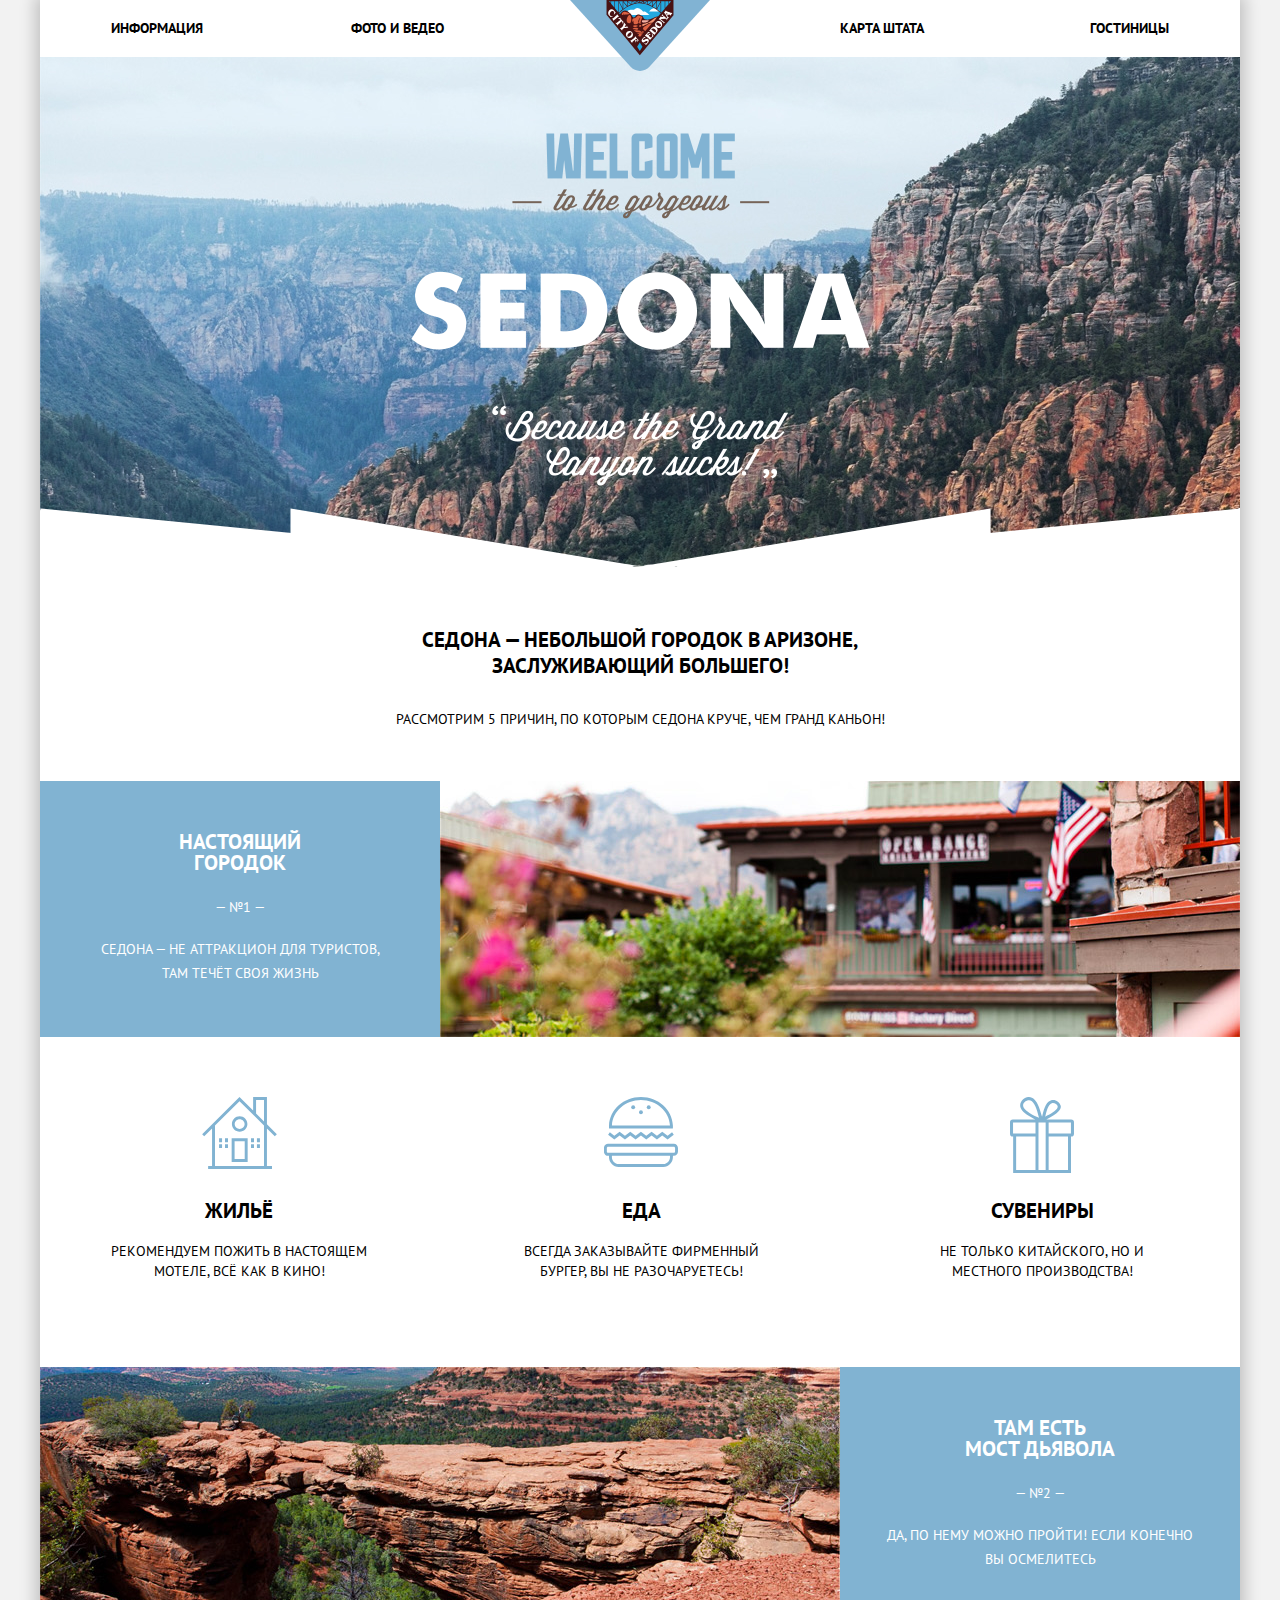
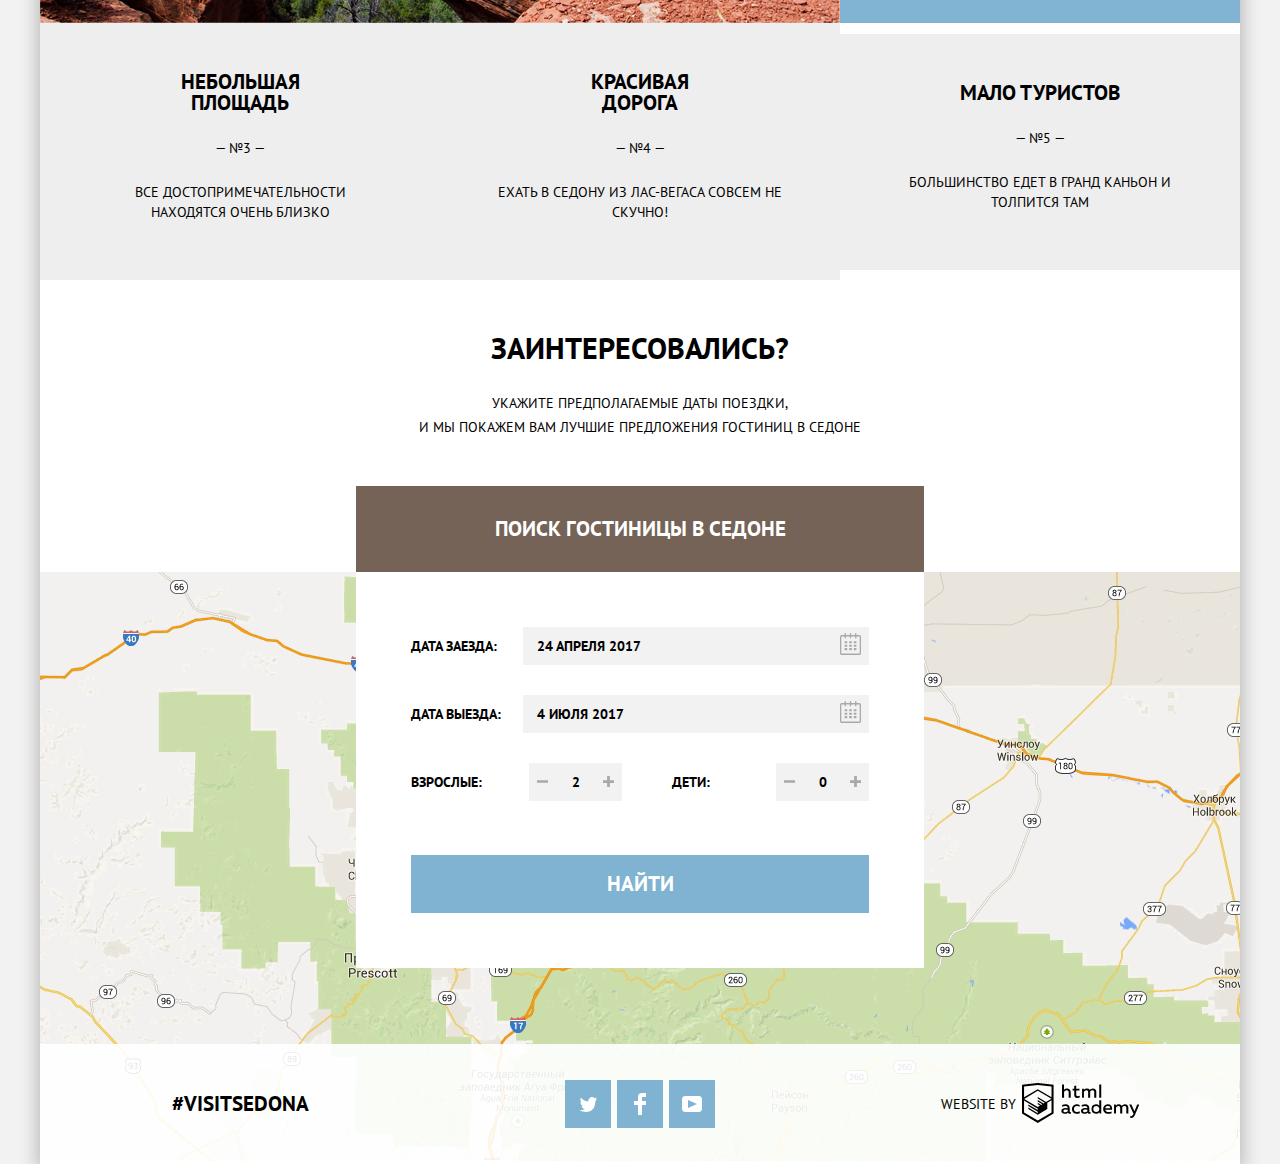
==== index.html @ 2646778c "pixel perfect" ====
<!DOCTYPE html>
<html lang="ru">
  <head>
    <meta charset="utf-8">
    <title>HTML Academy: Седона</title>
		<link href="https://fonts.googleapis.com/css?family=PT+Sans:400,700" rel="stylesheet">
		<link href="css/normalize.css" rel="stylesheet">
		<link href="css/style.css" rel="stylesheet">
  </head>
<body>
	<div class="container">
		<header class="main-header">
			<a class="logo-link">
				<svg viewBox="0 0 138 70" xmlns="http://www.w3.org/2000/svg" width="140">
				<path d="M138 0H0l59.51 65.68c5.22 5.761 13.76 5.761 18.98 0z" fill="#81b3d3"/>
				<path d="M36.687.457l32.148 37.879 32.02-37.65z" fill="#23a9e1"/>
				<path d="M61.1 14.719h17.32c-1.29-.8-4.355-4.582-6.043-3.176-.137.115-4.871-5.744-7.982-2.921-2.713 2.466-3.973-.323-7.048 1.63-3.505 2.318 2.026 3.684 3.753 4.467m26.73-3.478l-9.86.054c3.896-4.5 5.647-4.018 9.86-.054" fill="#fff"/>
				<path d="M97.622 3.588V1.154h2.08zm-49.245 9.41l.09.083c.024-.024 2.327-2.511 5.983-4.964 3.367-2.259 8.592-4.944 14.383-4.912 5.778.028 11.077 2.722 14.506 4.977 3.665 2.41 6.027 4.84 6.132 4.95l-2.515 2.945c-4.488.616-7.702 3.945-12.077 3.217-2.205-.366-2.271-1.632-2.902-2.893-.484-.969-1.256-.846-2.263-1.24-.937-.366-1.479-1.128-3.351-.688-1.642.385-1.822 2.933-3.865 2.787-1.096-.079-1.175-1.621-2.755-3.596-4.09-4.915-7.892-4.235-10.547.308l19.638 23.33zM40.011 1.153V3.06l-1.604-1.906zm53.876 0h3.227v3.03L93.887 7.96zM89.832 12.61V1.154h3.546v7.404l-3.5 4.098a.966.966 0 0 0-.046-.046m-.508-10.389v9.894a41.051 41.051 0 0 0-3.557-2.986zm-4.165-.358v6.819c-.463-.334-.95-.673-1.465-1.012-.664-.438-1.4-.892-2.194-1.34zm-4.312-.133v4.24a32.83 32.83 0 0 0-3.12-1.474zm.508-.576h3.727l-3.727 4.55zm4.312 0H89.3l-3.634 7.06zm-8.797 0h3.86L77.2 4.282c-.109-.042-.221-.081-.331-.122V1.154zm-.509.417v2.403a25.927 25.927 0 0 0-3.1-.887zm-4.203.042v1.26a21.458 21.458 0 0 0-2.179-.252zm-6.766-.039l2.248 1.042c-.762.043-1.512.13-2.248.253zm-4.12-.003l3.065 1.498c-1.06.229-2.083.528-3.066.875zm3.61 1.2l-3.304-1.617h3.305zm3.566-.342l-2.754-1.275h2.754zm.609-1.275h2.881l-2.881 1.334zm3.759 0h3.24l-3.24 1.584zM60.405 4.265l-3.51-3.11h3.869V4.13l-.359.135m-3.618-2.527l3.093 2.741a31.493 31.493 0 0 0-3.093 1.489zm-4.312.128l3.64 4.48a35.89 35.89 0 0 0-3.64 2.41zm-4.165.358l3.586 6.974a37.772 37.772 0 0 0-3.586 3.151zm3.656 6l-3.634-7.07h3.634zm4.312-2.485l-3.726-4.585h3.726zM43.747 7.497L40.52 3.664v-2.51h3.227zm.508-6.343H47.8v11.16l-3.546-4.212zm24.8-1.153H36v14.582L68.836 54.52l.22-.275L102 15.04V0z" fill="#491213"/>
				<path d="M66.227 46.026l2.61-4.22 2.598 4.22-2.598 4.23z" fill="#23a9e1"/>
				<path d="M74.218 30.556c-3.433-2.02-2.564-3.523.23-4.925 1.462-.734 4.754-3.38 6.133-2.499l-6.363 7.424m-2.334 2.517c-2.046-.095-4.33-.365-6.262.055 1.207.302 4.151 1.165 1.41 1.894.983 1.407 2.578 1.317 3.624.082-.425-.209-.655-.466-1.007-.686 1.085-.196 2.1-.822 2.235-1.345m1.235-1.574c-.933-.796-1.877-.84-2.746 0-1.165-2.137-5.4-1.421-7.379-1.72 1.065 2.614 9.65 3.102 10.124 1.72m-6.773-2.151c-1.565-.485-6.84-.364-3.388-1.794 1.065-.441 6.593.063 3.388 1.794m1.912-3.03c-.477-1.077.365-2.36 1.74-1.428 1.199.813-.552 2.017-1.74 1.428m-2.836.091c-2.265.679-5.273-.784-1.63-1.52 2.261-.456 4.666.506 1.63 1.52.091-.027-.084.028 0 0m-2.665-6.234c-.545 1.624-1.533 1.927-1.423-.045.126-2.274 1.609-1.729 3.2-2.6 1.324-.726 2.038-3.385 4.31-1.795 1.014.71 2.176.116 2.5 1.19-.016-.054-2.95 6.692-1.318 6.692-3.22 0-1.8-3.845-.568-6.426-1.198.574-3.143 4.341-1.546 4.961-.831 1.095-3.372 2.561-4.696 1.492-1.006-.81-.447-2.158-.459-3.47m-3.963 2.811c-5.596-.046-1.813-8.648.091-8.128 2.19.696 1.944 8.194-.091 8.128m-6.17-8.146c-2.624-.109-1.526-2.567.257-3.121 1.695-.528 5.25 1.114 6.39 2.205-1.808.555-4.146.476-6.134.568-.146-2.026-.62-1.32-.512.348" fill="#dc6243"/>
				<path d="M71.774 25.832c-2.908-2.987 4.342-2.712 5.51-3.763.85.284 6.99-5.377 8.485-5.025-1.074 1.26-3.388 5.282-5.047 5.282-1.275 0-2.565-.19-3.552.718-1.444 1.33-3.837 2.006-5.396 2.788" fill="#f49774"/>
				<path d="M72.727 22.18c-1.592.856-3.098-2.536-.349-2.206 1.826.22 3.676-.154 5.42.147-1.251 1.487-3.056 2.306-5.071 2.059" fill="#f4b1a4"/>
				<path d="M51.113 20.935c.333.401.578.834.523 1.374-.038.375-.607 1.006-.175 1.198l1.455-1.84c-.39-.098-3.482-3.796-3.532-4.201l-2.051 1.126c.106.429.84.003 1.203.03.538.038.926.363 1.268.747-1.12.94-3.85 3.257-4.138 3.305-.146.023-.706-.39-.714-.037-.004.17.553.659.659.786l1.447 1.722c.401-.183-.072-.475.133-.807.15-.243 3.181-2.77 3.922-3.403m-3.423-4.531c.287-.062.405.282.622-.036l-1.59-1.894c-.241-.287-.546-.595-.459.012.058.409-3.969 3.677-4.215 3.778-.31.128-.492-.27-.72.063.475.564.948 1.129 1.424 1.693.16.19.309.397.485.573.22.22.135-.437.145-.38-.06-.333.342-.616.555-.797 1.004-.884 3.505-2.979 3.753-3.012m-5.694-.595c-1.147.34-2.37-.107-2.731-1.326-.353-1.191.398-2.439 1.344-3.117.935-.67 2.33-.63 2.84.544.224.52.102 1.108-.061 1.625-.105.328-.388.649.035.836.56-.711 1.118-1.421 1.676-2.133-.684-.41-.985-1.092-1.493-1.684-.572-.696-1.34-1.35-2.26-1.483-1.864-.264-3.62 1.66-3.762 3.405-.089.946.242 1.849.808 2.597.487.645 1.213 1.054 1.581 1.788.17.062 1.756-.67 2.133-.815-.033-.072-.057-.178-.11-.237-.494.146 0 0 0 0m25.512 23.636c-.747-.499-2.613-3.044-2.969-3.468l-.213-.253c-.007-.01-.185.145-.16.124-.112.094.086.372-.034.56-.515.806-3.738 3.236-3.905 3.352-.36.25-.756-.103-.967.206.467.554 1.805 2.3 1.96 2.325.311.05.096-.53.136-.649.08-.24 1.71-1.588 2.304-2.084.218-.183.447.276.577.468.212.315.307.65.193 1.019-.075.24-.465.597-.162.762.402-.47 1.533-1.788 1.696-1.98.164-.19-.367-.023-.304-.056-.24.124-.466.153-.69-.018-.063-.047-.707-.702-.643-.757.28-.235.623-.625.984-.714.56-.138 1.027.984 1.11 1.382.078.375.067.77-.05 1.136-.08.251-.316.452.012.604l1.383-1.896a.463.463 0 0 1-.258-.063c-.083-.056.09.045 0 0m-9.227-8.921a3.35 3.35 0 0 0-1.977.793c-1.43 1.203-1.616 3.275-.492 4.753 1.292 1.702 3.374 1.895 5.059.694 1.43-1.205 1.612-3.282.5-4.766-.758-1.01-1.932-1.54-3.09-1.474zm1.19 1.386c.949-.108 1.503.799 1.099 1.768-.42.98-1.43 1.989-2.424 2.38-1.18.465-2.011-.537-1.531-1.657.422-.984 1.43-1.983 2.426-2.38.15-.059.294-.095.43-.11zm-2.783-4.63c.308.038.601.356.824.027l-1.447-1.712c-.386.174.03.356-.126.63-.158.277-1.662.507-2.062.578.146-.418.58-1.698.752-1.84.353-.29.573.28.832-.092l-1.78-2.112c-.2-.238-.362-.667-.636-.441.024-.02.003.955-.058 1.125-.056.153-.608 2.361-1.25 2.901-.32.27-1.453 1.256-1.755 1.362-.35.122-.535-.389-.792-.025l1.617 1.92c.082.096.391.56.498.58.339.06.04-.58.074-.706.098-.28 1.623-1.765 2.27-1.856.948-.133 2.077-.455 3.039-.34.22.027-.229-.028 0 0m24.239 6.77c.124.421.194.865.14 1.305-.07.566-.636 1.898-1.411 1.519-.76-.373-1.425-1.122-2.07-1.657.52-.608.978-1.135 1.853-.84.24.08.446-.024.194-.17-.263-.153-2.022-1.276-2.117-1.169-.175.202.343.564.143.957-.148.29-.396.54-.605.79-.467-.394-1.248-.813-.685-1.464.352-.428.811-.76 1.361-.87.368-.075 1.195.252 1.302-.146-.705-.34-1.41-.677-2.115-1.016.115.52-2.173 2.937-2.681 3.548-.074.088-.427.395-.431.517-.006.278.403.062.427.054.315-.116 4.424 3.317 4.526 3.552.065.182-.144.373-.02.475-.006-.006.148.14.165.12.253-.304 2.936-3.88 3.489-4.036a239.664 239.664 0 0 1-1.537-2.372c-.383.168-.013.616.072.903m-4 4.352c-1.348-.87-3.633.83-3.976.994-.675.319-1.162-.353-.812-.975.304-.54.904-.801 1.5-.837.18-.01.875.128.946.017.084-.131.148-.142.028-.224-.557-.375-1.112-.75-1.667-1.126-.115.685-.9 1.121-1.348 1.585-.534.555-.987 1.253-.987 2.05 0 .736.441 1.39 1.089 1.726.737.384 1.505.076 2.158-.331.407-.255.814-.556 1.249-.76.646-.303 1.495-.041 1.267.824-.183.696-.876 1.337-1.56 1.519-.4.106-.825.07-1.216-.059-.28-.091-.645-.476-.799-.072l2.26 1.647c.068-.493.34-.708.706-1.015.477-.419.933-.858 1.294-1.383.753-1.1 1-2.638-.132-3.58m17.617-28.065a.222.222 0 0 0-.088.072l-.79.95-.814.982c-.168.204-.349.296-.025.467.543-.272 3.518 4.768 3.252 5.492-.47.244-4.49-3.283-4.598-3.516-.033-.095.178-.662-.136-.613-.149.023-.484.583-.578.697l-.577.695c.216.315.336-.013.623.028.249.05 1.198.864 1.456 1.08-.47.017-1.743.086-1.905.074-.586.073-.275-.431-.66-.605l-1.478 1.795-.86 1.043c-.035.042-.03.02.031.072.215.177.068.109.37.004.328-.115 4.256 3.2 4.398 3.369.245.292-.1.633.268.793l1.168-1.418c.059-.072.091-.066.013-.13-.277-.228-.309.138-.65.1-.346-.057-2.855-2.186-3.828-2.992l5.322-.197c.195-.007.74.581.695.79-.052.244-.301.361.034.515.311-.374.64-.746.945-1.125l.148-.184a.478.478 0 0 0 .135-.172l.11-.137c.275-.314 1.169-1.303 1.062-1.396-.3-.26-.446.302-.844-.035-.226-.162-.793-1.16-.935-1.402-.172-.292.394-.583.625-.727.504-.313 2.107-.767 2.26.227.025.167-.177.357-.055.457.028.024.133.156.176.105l2.142-2.576c-.063-.053-.135-.147-.21-.176-.474.473-5.466-1.52-5.83-1.795-.166-.066-.192-.673-.372-.611zm-.225 2.553c.764.318 1.526.638 2.287.96-.23.064-.447.166-.648.293h-.002a3.71 3.71 0 0 0-.621.495l-1.016-1.748zm-6.588 7.753c-1.107-.076-2.23.41-3.023 1.317-1.235 1.5-1.112 3.678.393 4.945 1.518 1.25 3.68.932 4.916-.55 1.232-1.496 1.147-3.68-.385-4.934a3.302 3.302 0 0 0-1.9-.778zm-1.449 1.559c.622.038 1.31.414 1.742.703.78.521 2.214 1.687 1.477 2.738.048-.058.083-.097-.05.07a.162.162 0 0 1-.018.018c-.8.84-2.18.063-2.924-.474-.745-.538-2.022-1.668-1.207-2.664.257-.314.607-.414.98-.391zm-3.127 4.28c-1.214-.067-2.403.496-3.299 1.576-.642.771-1.282 1.544-1.922 2.316.228.332.495-.078.827.113.283.163 4.053 3.312 4.115 3.485.106.297-.165.356.094.568.111.093 2.944-3.405 3.203-4.02.448-1.139.091-2.387-.82-3.175.073.06.177.145-.042-.037-.69-.518-1.427-.787-2.156-.827zm-1.053 1.58c.095.003.184.016.266.037 1.422.363 3.384 2.115 2.129 3.628-.156.193-.029.035-.432.422-.198.19-4.179-3.034-4.02-3.209.475-.521 1.396-.904 2.057-.879z" fill="#fff"/>
				</svg>
			</a>
			<nav class="site-navigation">
				<ul class="main-menu">
					<li class="menu-item">
						<a href="#">Информация</a>
					</li>
					<li class="menu-item">
						<a href="#">Фото и ведео</a>
					</li>
					<li class="menu-item right-side">
						<a href="#">Карта штата</a>
					</li>
					<li class="menu-item right-side">
						<a href="inner.html">Гостиницы</a>
					</li>
				</ul>
			</nav>
		</header>
		<main>
			<section class="main-banner">
				<img class="index-banner" src="img/welcome.png" alt="Welcome to Sedona">
			</section>
			<section class="main-info">
				<h2 class="info-title">Седона — небольшой городок в Аризоне, заслуживающий большего!</h2>
				<p>Рассмотрим 5 причин, по которым Седона круче, чем гранд каньон!</p>
			</section>
			<section class="features">
				<div class="reasons-list">
					<div class="reason-smart">
						<div class="text-reason-smart"> 
							<h2 class="reason-heading">Настоящий городок</h2>
							<span class="number">— №1 —</span>
							<p>Седона — не аттракцион для туристов, там течёт своя жизнь</p>
						</div>
						<div class="reason-smart-picture"> 
							<img src="img/photo-city.jpg" alt="City of Sedona">
						</div>
						<ul class="extra-reasons">
							<li class="extra-reason-item house">
								<h2 class="reason-heading">Жильё</h2>
								<p class="reason-text">Рекомендуем пожить в настоящем мотеле, всё как в кино!</p>
							</li>
							<li class="extra-reason-item food">
								<h2 class="reason-heading">Еда</h2>
								<p class="reason-text">Всегда заказывайте фирменный бургер, вы не разочаруетесь!</p>
							</li>
							<li class="extra-reason-item gift">
								<h2 class="reason-heading">Сувениры</h2>
								<p class="reason-text">Не только китайского, но и местного производства!</p>
							</li>
						</ul>
					</div>
					<div class="reason-smart">
						<div class="reason-smart-picture"> 
							<img src="img/photo-bridge.jpg" alt="Devil's Bridge">
						</div>
						<div class="text-reason-smart"> 
							<h2 class="reason-heading">Там есть<br>Мост дьявола</h2>
							<span class="number">— №2 —</span>
							<p>Да, по нему можно пройти! Если конечно вы осмелитесь</p>
						</div>
					</div>
					<div class="reason">
						<h2>Небольшая площадь</h2>
						<span class="number">— №3 —</span>
						<p class="reason-text-grey">Все достопримечательности находятся очень близко</p>
					</div>
					<div class="reason">
						<h2>Красивая дорога</h2>
						<span class="number">— №4 —</span>
						<p class="reason-text-grey">Ехать в Седону из Лас-Вегаса совсем не скучно!</p>
					</div>
					<div class="reason">
						<h2>Мало туристов</h2>
						<span class="number">— №5 —</span>
						<p class="reason-text-grey">Большинство едет в гранд каньон и толпится там</p>
					</div>
				</div>
			</section>
			<section class="wrapper">
				<div class="form-search">
					<h2 class="form-text-title">Заинтересовались?</h2>
					<p>Укажите предполагаемые даты поездки,<br>и мы покажем вам лучшие предложения гостиниц в седоне</p>
					<button type="button" class="form-title">Поиск гостиницы в Седоне</button>
					<form class="register-form" action="https://echo.htmlacademy.ru" method="post">
						<p class="register-form-field">
							<label for="arival">Дата заезда:</label>
							<input class="date" type="text" name="arival" id="arival" placeholder="24 апреля 2017">
							<button type="button" aria-label="Календарь" class="calendar">
								<svg xmlns="http://www.w3.org/2000/svg" width="21" height="22" viewBox="0 0 21 22"><path d="M19.251 2.025h-2.845V.648c0-.381-.294-.689-.656-.689-.363 0-.656.308-.656.689v1.377h-3.938V.648c0-.381-.294-.689-.655-.689-.363 0-.657.308-.657.689v1.377H5.906V.648c0-.381-.294-.689-.656-.689-.363 0-.657.308-.657.689v1.377H1.75C.784 2.025 0 2.847 0 3.862v16.302C0 21.179.784 22 1.75 22h17.501c.966 0 1.749-.821 1.749-1.836V3.862c0-1.015-.783-1.837-1.749-1.837zm.437 18.139a.448.448 0 0 1-.437.459H1.75a.45.45 0 0 1-.438-.459V3.862a.45.45 0 0 1 .438-.459h2.844v1.378c0 .381.294.689.657.689.362 0 .656-.308.656-.689V3.403h3.938v1.378c0 .381.294.689.657.689.361 0 .655-.308.655-.689V3.403h3.938v1.378c0 .381.293.689.656.689.362 0 .656-.308.656-.689V3.403h2.845c.241 0 .437.206.437.459v16.302z"/><path d="M4.594 8.225h2.625v2.066H4.594zM4.594 11.668h2.625v2.067H4.594zM4.594 15.112h2.625v2.066H4.594zM9.188 15.112h2.625v2.066H9.188zM9.188 11.668h2.625v2.067H9.188zM9.188 8.225h2.625v2.066H9.188zM13.781 15.112h2.625v2.066h-2.625zM13.781 11.668h2.625v2.067h-2.625zM13.781 8.225h2.625v2.066h-2.625z"/></svg>
							</button>
						</p>
						<p class="register-form-field">
							<label for="depature">Дата выезда:</label>
							<input class="date" type="text" name="depature" id="depature" placeholder="4 июля 2017">
							<button type="button" aria-label="Календарь" class="calendar">
								<svg xmlns="http://www.w3.org/2000/svg" width="21" height="22" viewBox="0 0 21 22"><path d="M19.251 2.025h-2.845V.648c0-.381-.294-.689-.656-.689-.363 0-.656.308-.656.689v1.377h-3.938V.648c0-.381-.294-.689-.655-.689-.363 0-.657.308-.657.689v1.377H5.906V.648c0-.381-.294-.689-.656-.689-.363 0-.657.308-.657.689v1.377H1.75C.784 2.025 0 2.847 0 3.862v16.302C0 21.179.784 22 1.75 22h17.501c.966 0 1.749-.821 1.749-1.836V3.862c0-1.015-.783-1.837-1.749-1.837zm.437 18.139a.448.448 0 0 1-.437.459H1.75a.45.45 0 0 1-.438-.459V3.862a.45.45 0 0 1 .438-.459h2.844v1.378c0 .381.294.689.657.689.362 0 .656-.308.656-.689V3.403h3.938v1.378c0 .381.294.689.657.689.361 0 .655-.308.655-.689V3.403h3.938v1.378c0 .381.293.689.656.689.362 0 .656-.308.656-.689V3.403h2.845c.241 0 .437.206.437.459v16.302z"/><path d="M4.594 8.225h2.625v2.066H4.594zM4.594 11.668h2.625v2.067H4.594zM4.594 15.112h2.625v2.066H4.594zM9.188 15.112h2.625v2.066H9.188zM9.188 11.668h2.625v2.067H9.188zM9.188 8.225h2.625v2.066H9.188zM13.781 15.112h2.625v2.066h-2.625zM13.781 11.668h2.625v2.067h-2.625zM13.781 8.225h2.625v2.066h-2.625z"/></svg>
							</button>
						</p>
						<p class="register-form-field">
							<label class="adults" for="adults">Взрослые:</label>
							<button type="button" class="minus">
								<svg xmlns="http://www.w3.org/2000/svg" width="11" height="11" viewBox="0 0 22.354 22.354"><path data-original="#000000" class="active-path" d="M0 8.61h22.354v5.133H0z"></path></svg>
							</button>
							<input class="people-number" id="adults" type="text" pattern="[1-9]*" placeholder="2">
							<button type="button" class="plus">
								<svg xmlns="http://www.w3.org/2000/svg" width="11" height="11" viewBox="0 0 533.333 533.333">
								<path d="M516.667 200H333.333V16.667C333.333 7.462 325.871 0 316.667 0h-100C207.462 0 200 7.462 200 16.667V200H16.667C7.462 200 0 207.462 0 216.667v100c0 9.204 7.462 16.666 16.667 16.666H200v183.334c0 9.204 7.462 16.666 16.667 16.666h100c9.204 0 16.667-7.462 16.667-16.666V333.333h183.333c9.204 0 16.667-7.462 16.667-16.666v-100c-.001-9.205-7.463-16.667-16.667-16.667z" data-original="#000000" class="active-path"></path></svg>
							</button>
							<label class="kids" for="children">Дети:</label>
							<button type="button" class="minus">
								<svg xmlns="http://www.w3.org/2000/svg" width="11" height="11" viewBox="0 0 22.354 22.354"><path data-original="#000000" class="active-path" d="M0 8.61h22.354v5.133H0z"></path></svg>
							</button>
							<input class="people-number" id="children" type="text" pattern="[0-9]*" placeholder="0">
							<button type="button" class="plus">
								<svg xmlns="http://www.w3.org/2000/svg" width="11" height="11" viewBox="0 0 533.333 533.333">
								<path d="M516.667 200H333.333V16.667C333.333 7.462 325.871 0 316.667 0h-100C207.462 0 200 7.462 200 16.667V200H16.667C7.462 200 0 207.462 0 216.667v100c0 9.204 7.462 16.666 16.667 16.666H200v183.334c0 9.204 7.462 16.666 16.667 16.666h100c9.204 0 16.667-7.462 16.667-16.666V333.333h183.333c9.204 0 16.667-7.462 16.667-16.666v-100c-.001-9.205-7.463-16.667-16.667-16.667z" data-original="#000000" class="active-path"></path></svg>
							</button>
						</p> 
						<button type="submit" class="index-button button">Найти</button>			
					</form>
				</div>
			</section>
			<section class="map">
				<iframe src="https://www.google.com/maps/embed?pb=!1m18!1m12!1m3!1d564474.505247366!2d-112.00279115033129!3d34.87271362170046!2m3!1f0!2f0!3f0!3m2!1i1024!2i768!4f13.1!3m3!1m2!1s0x872da132f942b00d%3A0x5548c523fa6c8efd!2z0KHQtdC00L7QvdCwLCDQkNGA0LjQt9C-0L3QsCA4NjMzNiwg0KHQqNCQ!5e0!3m2!1sru!2sru!4v1462035967330" allowfullscreen=""></iframe>
			</section>
		</main>
		<footer class="main-footer footer-index">
			<div class="hashtag">#visitsedona</div>
			<div class="social">
				<ul>
					<li class="social-icons">
						<a class="social-button twitter" href="#"><span class="visually-hidden">Twitter</span></a>
					</li>
					<li class="social-icons">
						<a class="social-button facebook" href="#"><span class="visually-hidden">Facebook</span></a>
					</li>
					<li class="social-icons">
						<a class="social-button youtube" href="#"><span class="visually-hidden">Youtube</span></a>	
					</li>
				</ul>
			</div>
			<div class="developer-text">
				<span>Website by</span>
				<a class="academy-logo" href="https://htmlacademy.ru/intensive/htmlcss" target="_blank">
					<svg height="40px" id="Layer_1" data-name="Layer 1" xmlns="http://www.w3.org/2000/svg" viewBox="0 0 108.08 36.85"><title>logo-htmlacademy-small1</title><path d="M44.61,26.88a2,2,0,0,0,.55-0.1v1.33a3.25,3.25,0,0,1-1.18.21,1.67,1.67,0,0,1-1.67-1,4.84,4.84,0,0,1-3.14,1.08c-1.51,0-2.91-.83-2.91-2.55,0-2.13,2-2.79,3.71-2.79a11.08,11.08,0,0,1,2.17.25v-0.3c0-1-.76-1.77-2.19-1.77a7.42,7.42,0,0,0-3,.64v-1.7a10.21,10.21,0,0,1,3.19-.55c2.36,0,3.81,1.12,3.81,3.65v3a0.54,0.54,0,0,0,.49.59h0.17Zm-6.44-1.13A1.35,1.35,0,0,0,39.63,27h0.11a3.39,3.39,0,0,0,2.41-1V24.58a9.72,9.72,0,0,0-1.81-.21c-1,0-2.16.33-2.16,1.38h0Zm12.36-6.11a5,5,0,0,1,2.57.64V22a4.08,4.08,0,0,0-2.3-.7,2.75,2.75,0,1,0,0,5.49,5,5,0,0,0,2.43-.64v1.71a6.27,6.27,0,0,1-2.76.57A4.21,4.21,0,0,1,46,24.51q0-.21,0-0.41a4.32,4.32,0,0,1,4.18-4.46h0.38Zm12.17,7.24a2,2,0,0,0,.55-0.1v1.33a3.25,3.25,0,0,1-1.18.21,1.67,1.67,0,0,1-1.67-1,4.84,4.84,0,0,1-3.14,1.08c-1.51,0-2.91-.83-2.91-2.55,0-2.13,2-2.79,3.71-2.79a11.08,11.08,0,0,1,2.17.25v-0.3c0-1-.76-1.77-2.19-1.77a7.42,7.42,0,0,0-3,.64v-1.7a10.21,10.21,0,0,1,3.19-.55c2.36,0,3.81,1.12,3.81,3.65v3a0.54,0.54,0,0,0,.49.59h0.17Zm-6.44-1.13A1.35,1.35,0,0,0,57.73,27h0.11a3.39,3.39,0,0,0,2.41-1V24.58a9.72,9.72,0,0,0-1.81-.21c-1.06,0-2.16.33-2.16,1.38h0ZM73,16V28.2H71.35V26.88a3.88,3.88,0,0,1-3.19,1.54,4.4,4.4,0,0,1,0-8.78,3.81,3.81,0,0,1,3,1.3V16H73Zm-4.53,5.22a2.76,2.76,0,1,0,0,5.52A2.86,2.86,0,0,0,71.15,25V23A2.91,2.91,0,0,0,68.49,21.27ZM79,19.64c3.31,0,4.46,2.68,3.92,5.09H76.7c0.21,1.5,1.67,2.11,3.19,2.11a6.11,6.11,0,0,0,2.64-.59v1.6a7.14,7.14,0,0,1-3,.57C77,28.42,74.78,27,74.78,24a4.18,4.18,0,0,1,4-4.39H79Zm0.09,1.54a2.28,2.28,0,0,0-2.44,2.1v0.06H81.3A2,2,0,0,0,79.13,21.18Zm5.73,7V19.87h1.65v1a3.81,3.81,0,0,1,2.78-1.27A2.86,2.86,0,0,1,91.89,21a4.12,4.12,0,0,1,2.91-1.33A3.06,3.06,0,0,1,98,23V28.2h-1.9V23.05a1.59,1.59,0,0,0-1.42-1.75H94.42a2.8,2.8,0,0,0-2.07,1.12V28.2h-1.9V23.05A1.59,1.59,0,0,0,89,21.31H88.8a3,3,0,0,0-2.21,1.29v5.63H84.86Zm21.31-8.33h1.9l-3.91,9.46c-0.9,2.17-2.09,2.86-3.35,2.86a4.76,4.76,0,0,1-1.1-.14V30.46a2.86,2.86,0,0,0,.85.12c0.9,0,1.58-.64,2.07-1.9l0.17-.42-4-8.4h2l2.86,6.29ZM38.73,1.46V6.22a3.81,3.81,0,0,1,2.7-1.14,3.25,3.25,0,0,1,3.44,3.4v5.15H43V8.72a1.81,1.81,0,0,0-1.61-2h-0.3a2.93,2.93,0,0,0-2.32,1.39v5.52h-1.9V1.46h1.9ZM49.94,2.31v3h3V6.91h-3v3.81c0,1.1.5,1.46,1.58,1.46a4.49,4.49,0,0,0,1.69-.33v1.6A6.8,6.8,0,0,1,51,13.8a2.55,2.55,0,0,1-2.86-2.74V6.89H46.58V5.26h1.5V2.74Zm5.4,11.31V5.28H57v1A3.81,3.81,0,0,1,59.77,5a2.86,2.86,0,0,1,2.6,1.33A4.12,4.12,0,0,1,65.28,5,3.06,3.06,0,0,1,68.44,8.4v5.21h-1.9V8.46a1.59,1.59,0,0,0-1.42-1.75H64.89a2.8,2.8,0,0,0-2.07,1.12v5.78h-1.9V8.46A1.59,1.59,0,0,0,59.5,6.71H59.27A3,3,0,0,0,57.06,8v5.63H55.34ZM71.17,1.45H73V13.6H71.17V1.45ZM14.71,0H14.55L0,1.54V28.21l14.55,8.66,14.55-8.66V1.54Zm12.5,27.1L14.55,34.64,1.9,27.12V16.18l12.59,7.5V25L5.86,19.9v1.31l8.68,5.21v1.39L5.87,22.65V24l8.68,5.21,8.75-5.24V18.31L27.2,16V27.12Zm0-12.53-3.48,2-1.6,1L14.51,13v1.31L21,18.23H21l-0.14.09-1,.54-5.37-3.2V17l4.24,2.52-1,.67-3.2-1.9v1.31l2.1,1.24L14.5,22.1,2,14.65,14.51,7.11Zm0-1.32L14.49,5.76,1.91,13.25v-10L14.56,1.92,27.21,3.25v10h0Z" transform="translate(0 -0.02)"/></svg>
				</a>
			</div>
		</footer>
	</div>
</body>
</html>
---- css/style.css ----
body  {
	margin: 0;
	padding: 0;
	font-family: 'PT Sans', Arial, sans-serif;
	background-color: #F2F2F2;
	text-transform: uppercase;
}


p  {
	margin: 0;
	font-size: 14px;
	line-height: 24px;
}


a  {
	text-decoration: none;
}


.container  {
	position: relative;
	display: block;
	width: 1200px;
	margin: auto;
	background: #FFFFFF;
	height: auto;
	-webkit-box-shadow: 0px 0px 15px 5px rgba(0, 1, 1, 0.2);
	box-shadow: 0px 0px 15px 5px rgba(0, 1, 1, 0.2);
}


.main-header  {
	position: relative;
	background-color: #FFFFFF;
}


.main-menu  {
	margin: 0;
	padding: 0;
	display: -webkit-box;
	display: -ms-flexbox;
	display: flex;	
	-webkit-box-orient: horizontal;	
	-webkit-box-direction: normal;	
	-ms-flex-direction: row;	
	flex-direction: row;
	-ms-flex-wrap: nowrap;
	flex-wrap: nowrap;
	-webkit-box-pack: stretch;
	-ms-flex-pack: stretch;
	justify-content: stretch;
	-webkit-box-align: center;
	-ms-flex-align: center;
	align-items: center;
	height: 57px;
	padding-left: 71px;
	padding-right: 71px;
}


.menu-item   {
	margin: 0;
	padding: 0;
	list-style-type: none;
	text-align: left;
	text-transform: uppercase;
	font-weight: bold;
	font-size: 14px;
	width: 240px;
}


.right-side  {
	text-align: right;
	margin-left: auto;
}


.right-side:last-child  {
	margin-left: 5px;
}


.menu-item  > .current-navigation,
.menu-item  > .current-navigation:hover,
.menu-item  > .current-navigation:focus,
.menu-item  > .current-navigation:active  {
	text-decoration: none;
	color: #756357;
}


.menu-item  a  {
	text-decoration: none;
	color: #000000;
}


.menu-item  a:hover,
.menu-item  a:focus   {
	color: #81b3d2;
}


.menu-item  a:active  {
	color: #cacaca;
}


.logo-link   {
	width: 140px;
	height: 71px;
	text-decoration: none;
	position: absolute;
	top: 0px;
	left: 50%;
	-webkit-transform: translateX(-50%);
	-ms-transform: translateX(-50%);
	transform: translateX(-50%);
	z-index: 1;
}


.main-banner   {
	position: relative;
	display: block;
	height: 510px;
	border: none;
	background: url(../img/background-photo.jpg) no-repeat top; 
}


.main-banner:after  {
	content: "" ;
    position: absolute;
    bottom: 0;
    background: url(../img/polygon.png) 0 0 no-repeat;
    left: 0;
    height: 59px;
    width: 100%;
}


.index-banner  {
	display: block;
	margin-right: auto;
	margin-left: auto;
	padding-top: 76px;
}


.main-info  {
	text-align: center;
	margin-bottom: 50px;
}	


.info-title  {
	margin: 0;
	font-size: 21px;
	font-weight: bold;
	line-height: 26px;
	margin-top: 60px;
	margin-bottom: 28px;
	margin-right: auto;
	margin-left: auto;
	max-width: 440px;
}


.reasons-list   {
	margin: 0;
	padding: 0;
	display: -webkit-box;
	display: -ms-flexbox;
	display: flex;	
	-webkit-box-orient: horizontal;	
	-webkit-box-direction: normal;	
	-ms-flex-direction: row;	
	flex-direction: row;
	-ms-flex-wrap: wrap;
	flex-wrap: wrap;
	-webkit-box-pack: stretch;
	-ms-flex-pack: stretch;
	justify-content: stretch;
	-webkit-box-align: center;
	-ms-flex-align: center;
	align-items: center;
	text-align: center;
	font-size: 14px;
	line-height: 21px;
}


.reason  {
	margin: 0;
	padding: 0;
	padding-top: 48px;
	padding-bottom: 58px;
	max-width: 400px;
	background: #eeeeee;
}

 
.reason h2  {
	margin: 0;
	max-width: 40%;	
	margin-right: auto;
	margin-left: auto;
}


.reason-smart  {
	display: -webkit-box;
	display: -ms-flexbox;
	display: flex;	
	-webkit-box-orient: horizontal;	
	-webkit-box-direction: normal;	
	-ms-flex-direction: row;	
	flex-direction: row;
	-ms-flex-wrap: wrap;
	flex-wrap: wrap;
	-webkit-box-pack: justify;
	-ms-flex-pack: justify;
	justify-content: space-between;
}


.text-reason-smart  {
	color: #FFFFFF;
	background-color: #81b3d2;
	text-align: center;
	-webkit-box-sizing: border-box;
	box-sizing: border-box;
	max-width: 400px;
	padding-top: 50px;
	padding-right: 60px;
	padding-left: 60px;
	min-height: 256px;
	text-align: center;
	font-size: 14px;
	line-height: 14px;
}


.text-reason-smart:last-child  {
	padding-right: 40px;
	padding-left: 40px;
}


.text-reason-smart h2  {
	margin: 0;
	font-size: 21px;
	font-weight: bold;
	line-height: 21px;
	max-width: 55%;
	margin-right: auto;
	margin-left: auto;
}


.number  {
	display: block;
	padding-top: 25px;
	padding-bottom: 23px;
}


.reason-smart-picture  {
	margin: 0;
	padding: 0;
	max-height: 256px;
}


.reason-heading  {
	padding-bottom: 2px;
}


.reason-text   {
	margin-right: 60px;
	margin-left: 60px;
	font-size: 14px;
	line-height: 20px;
}

.reason-text-grey   {
	margin-right: 58px;
	margin-left: 58px;
	font-size: 14px;
	line-height: 20px;
}

.extra-reasons   {
	margin: 0;
	padding: 0;
	display: -webkit-box;
	display: -ms-flexbox;
	display: flex;	
	-webkit-box-orient: horizontal;	
	-webkit-box-direction: normal;	
	-ms-flex-direction: row;	
	flex-direction: row;
	-ms-flex-wrap: nowrap;
	flex-wrap: nowrap;
	-webkit-box-pack: stretch;
	-ms-flex-pack: stretch;
	justify-content: stretch;
	-webkit-box-align: baseline;
	-ms-flex-align: baseline;
	align-items: baseline;
	list-style: none;
	background-color: #FFFFFF;
	color: #000000;
	text-align: center;
	min-height: 330px;
}



.extra-reason-item  {
	padding-top: 146px;
	min-width: 33%;
}


.house  {
	background: url(../img/house.svg) no-repeat center 60px;
}


.food  {
	background: url(../img/food.svg) no-repeat center 60px;
}


.gift  {
	background: url(../img/gift.svg) no-repeat center 60px;
}


.form-text-title  {
	margin: 0;
	font-size: 30px;
	line-height: 36px;
	font-weight: bold;
	padding-top: 50px;
	margin-bottom: 25px;	
}


.map  {
	position: relative;
}


.map iframe  {
    background: #dfe7cd;
    background-image: url(../img/map.png);
    background-repeat: no-repeat;
    width: 1200px;
    height: 589px;
    border: 0;
}


.wrapper  {
  width: 1200px;
  margin: auto;
}


.form-search  {
  position: relative;
  text-align: center;
  z-index: 2;	
}


.form-text-title  {
	margin: 0;
	font-size: 30px;
	line-height: 36px;
	font-weight: bold;
	padding-top: 50px;
	margin-bottom: 25px;	
}


.register-form  {
	position: absolute;
	left: 50%;
	transform: translatex(-50%);
	max-width: 458px;
	background-color: #FFFFFF;
	padding: 55px;	*/
}


.form-title  {
	min-width: 568px;
	color: #FFFFFF;
	border: none;
	background-color: #766357;
	font-size: 21px;
	font-weight: bold;
	line-height: 26px;
	text-transform: uppercase;
	padding-top: 30px;
	padding-bottom: 30px;
	margin-right: auto;
	margin-left: auto;
	margin-top: 47px;
}


.form-title:hover,
.form-title:focus  {
	background-color: #604E44;
}


.form-title:active  {
	background-color: #503E32;
	color: #918A84;
}


.register-form-field  {
	position: relative;
	display: -webkit-box;
	display: -ms-flexbox;
	display: flex;
	-webkit-box-orient: horizontal;
	-webkit-box-direction: normal;
	-ms-flex-direction: row;
	flex-direction: row;
	-webkit-box-pack: end;
	-ms-flex-pack: end;
	justify-content: flex-end;
	-webkit-box-align: center;
	-ms-flex-align: center;
	align-items: center;
	-ms-flex-wrap: nowrap;
	flex-wrap: nowrap;
	margin: 0;
	font-weight: bold;
    font-size: 14px;
    line-height: 24px;	
	padding-bottom: 30px;
}


.register-form-field label  {
	text-align: left;
	width: 112px;
	
}


.date  {
	margin: 0;
	padding: 0;
	border: none;
	-webkit-box-sizing: border-box;
	box-sizing: border-box;
	min-width: 346px;
	min-height: 38px;
	background-color: #f2f2f2;
	border: none;
	text-align: left;
	font-size: 14px;
	font-weight: bold;
	text-transform: uppercase;
	padding-left: 14px;
	}
	
	
.date:hover  {
	background-color: #EBEBEB;
}


.date:focus  {
	background-color: #FFFFFF;
	border: 2px solid #E5E5E5;
}
	
.calendar  {
	position: absolute;
	top: 0;
	right: 0;
	margin: 0;
	padding: 0;
	border: none;
	width: 38px;
	height: 38px;
	background-color: transparent;
	cursor: pointer;
}


.calendar svg  {
	fill: #a9a9a9;
}


.calendar svg:hover,
.calendar svg:focus  {
	fill: #000000;
}


.calendar svg:active  {
	fill: #81b3d2;
}


.kids  {
	margin-left: 50px;
	padding-right: 23px;;
}


.adults  {
	padding-right: 37px;
}


.people-number  {
	margin: 0;
	padding: 0;
	border: none;
	max-width: 38px;
	height: 38px;
	text-align: center;
	font-size: 14px;
	font-weight: bold;
	text-transform: uppercase;
	background-color: #f2f2f2;
	border: none;	
}
	
	
.plus  {
	margin: 0;
	padding: 0;
	border: none;
	width: 38px;
	height: 38px;
	background-color: #f2f2f2;
	vertical-align: bottom;
	margin-left: 0px;
}


.plus  svg  {
	fill: #a9a9a9;
}


.minus  {
	margin: 0;
	padding: 0;
    border: none;
	width: 38px;
	height: 38px;
	background-color: #f2f2f2;
	vertical-align: bottom;
	margin-right: 0px;
}


.minus svg  {
	fill: #a9a9a9;
}


.plus:hover svg,
.plus:focus  svg  {
	fill: #000000;
}


.plus:active  svg  {
	fill: #81b3d2;
}


.minus:hover svg,
.minus:focus  svg  {
	fill: #000000;
}


.minus:active  svg  {
	fill: #81b3d2;
}


::-webkit-input-placeholder {color:#000000;}
::-moz-placeholder          {color:#000000;}/* Firefox 19+ */
:-moz-placeholder           {color:#000000;}/* Firefox 18- */
:-ms-input-placeholder      {color:#000000;}


.index-button  {
	color: #FFFFFF;
	background-color: #80B3D2;
	border: none;
	width: 458px;
	height: 58px;
	font-size: 21px;
	line-height: 26px;
	text-transform: uppercase;
	font-weight: bold;
	margin-top: 24px;
}	


.index-button:hover,
.index-button:focus  {
	background-color: #669EBF;
}


.index-button:active  {
	background-color: #5596BE;
	color: #94B9D3;
}


.footer-index  {
	position: absolute;
	bottom: 0;
	width: 1200px;
	background-color: rgba(255,255,255,.9);
}


.main-footer  {
	text-align: center;
	display: -webkit-box;
	display: -ms-flexbox;
	display: flex;
	-webkit-box-orient: horizontal;
	-webkit-box-direction: normal;
	-ms-flex-direction: row;
	flex-direction: row;
	-ms-flex-wrap: nowrap;
	flex-wrap: nowrap;
	-webkit-box-pack: justify;
	-ms-flex-pack: justify;
	justify-content: space-between;
	-webkit-box-align: center;
	-ms-flex-align: center;
	align-items: center;
	-ms-flex-line-pack: center;
	align-content: center;
	padding-top: 36px;
	padding-bottom: 36px;
}

.hashtag  {
	min-width: 400px;
	font-size: 21px;
	font-weight: bold;
}


.social  ul  {
	margin: 0;
	padding: 0;
	display: -webkit-box;
	display: -ms-flexbox;
	display: flex;
	-webkit-box-orient: horizontal;
	-webkit-box-direction: normal;
	-ms-flex-direction: row;
	flex-direction: row;
	-ms-flex-wrap: nowrap;
	flex-wrap: nowrap;
	-webkit-box-pack: center;
	-ms-flex-pack: center;
	justify-content: center;
	-webkit-box-align: center;
	-ms-flex-align: center;
	align-items: center;
	-ms-flex-line-pack: center;
	align-content: center;
}


.social-icons  {
	margin: 0;
	padding: 0;
	list-style-type: none;
	margin-right: 6px;
}


.social-icons:last-child  {
	margin-right: 0;
}


.social-button  {
	display: block;
	width: 46px;
	height: 48px;
}


.twitter  {
	background: url(../img/twitter.svg) no-repeat center;
	background-color: #80B3D2;
    
}


.facebook  {
	background: url(../img/fb-icon.svg) no-repeat center;
	background-color: #80B3D2;
    
}


.youtube  {
	background: url(../img/youtube.svg) no-repeat center;
	background-color: #80B3D2;
    
}


.social-button:hover,
.social-button:focus  {
	background-color: #669EBF;
	
}


.social-button:active  {
	background-color: #5596BE;	
}


.visually-hidden  {
	position: absolute;
	clip: rect(0 0 0 0);
	width: 1px;
	height: 1px;
	margin: -1px;
}


.developer-text  {
	display: -webkit-box;
	display: -ms-flexbox;
	display: flex;
	-webkit-box-orient: horizontal;
	-webkit-box-direction: normal;
	-ms-flex-direction: row;
	flex-direction: row;
	-webkit-box-pack: center;
	-ms-flex-pack: center;
	justify-content: center;
	-webkit-box-align: center;
	-ms-flex-align: center;
	align-items: center;
	min-width: 400px;
	font-size: 14px;
}


.developer-text span  {
	margin-right: 6px;
	padding: 0;
}


.academy-logo  {
	text-decoration: none;
	color: #000000;	
}


.academy-logo:hover,
.academy-logo:focus  {
	fill: #81b3d2;
	color: #81b3d2;
}


.academy-logo:active  {
	fill: #cacaca;
	color: #cacaca;
}


/* Styles for inner.html*/

.hotels-list  {
	margin: 0;
	padding: 0;
}


.hotel-item  {
	display: -webkit-box;
	display: -ms-flexbox;
	display: flex;
	-webkit-box-orient: horizontal;
	-webkit-box-direction: normal;
	-ms-flex-direction: row;
	flex-direction: row;
	-webkit-box-pack: start;
	-ms-flex-pack: start;
	justify-content: flex-start;
	-ms-flex-wrap: nowrap;
	flex-wrap: nowrap;
	list-style-type: none;
	border-bottom: 	1px solid #E5E5E5;
	padding-top: 30px;
	padding-bottom: 26px;
	padding-left: 72px;
	padding-right: 72px;
}


.hotel-img  {
	margin: 0;
	padding: 0;
	padding-right: 30px;
}


.hotel-item  h2  {
	margin: 0;
	padding: 0;
	font-size: 21px;
	font-weight: bold;
	line-height: 18px;
	margin-bottom: 14px;
}


.hotel-name  {
	text-decoration: none;
	color: #000000;	
}


.hotel-name:hover,
.hotel-name:focus  {
	color: #81b3d2;
}


.academy-logo a:active  {
	color: #cacaca;
}



.hotel-info  {
	display: -webkit-box;
	display: -ms-flexbox;
	display: flex;
	-webkit-box-orient: horizontal;
	-webkit-box-direction: normal;
	-ms-flex-direction: row;
	flex-direction: row;
	-webkit-box-pack: start;
	-ms-flex-pack: start;
	justify-content: flex-start;
	-ms-flex-wrap: nowrap;
	flex-wrap: nowrap;
	-webkit-box-align: center;
	-ms-flex-align: center;
	align-items: center;
	margin: 0;
	padding: 0;
	margin-bottom: 22px;
	font-size: 14px;
}


.hotel-type  {
	min-width: 110px;
	padding: 0;	
}


.hotel-price  {
	padding: 0;
	padding-left: 6px;
}


.hotel-buttons   {
	font-size: 14px;
	font-weight: bold;
}


.button-info  {
	margin: 0;
	padding: 0;
	background-color: #80B3D2;
	border: none;
	padding-top: 5px;
	padding-bottom: 5px;
	padding-right: 16px;
	padding-left: 16px;
	text-align: center;
    color: #FFFFFF;
	-webkit-box-sizing: border-box;
	box-sizing: border-box;
	min-width: 110px;
	margin-right: 4px;
}


.button-info:hover,
.button-info:focus  {
	background-color: #669EBF;
}


.button-info a:active  {
	background-color: #5596BE;
	color: #94B9D3;
}


.button-booking	{
	margin: 0;
	padding: 0;
	background-color: #766357;
	border: none;
	padding-top: 5px;
	padding-bottom: 5px;
	padding-right: 16px;
	padding-left: 16px;
	text-align: center;
    color: #FFFFFF;
}


.button-booking:hover,
.button-booking:focus  {
	background-color: #604E44;
}


.button-booking:active  {
	background-color: #503E32;
	color: #918A84;
}


.rating  {
	margin-left: auto;
	text-align: right;

}


.rating-info  {
	font-size: 14px;
	line-height: 10px;
	background-color: #F2F2F2;
	text-align: center;
	padding-top: 8px;
	padding-bottom: 8px;
	padding-right: 13px;
	padding-left: 13px;
	
}


.stars  {
	margin: 0;
	padding: 0;
	line-height: 17px;
	margin-bottom: 44px;
}


.one-star-icon  {
	list-style: none;
	display: inline-block;
	padding-left: 2px;
	width: 17px;
	height: 17px;
	background: url(../img/star.svg) no-repeat center;
}


/* Styles for filter*/

.filter  {
	display: -webkit-box;
	display: -ms-flexbox;
	display: flex;
	-webkit-box-orient: horizontal;
	-webkit-box-direction: normal;
	-ms-flex-direction: row;
	flex-direction: row;
	-webkit-box-pack: start;
	-ms-flex-pack: start;
	justify-content: flex-start;
	-ms-flex-wrap: nowrap;
	flex-wrap: nowrap;
	padding-top: 27px;
	padding-bottom: 27px;
	padding-left: 72px;
	padding-right: 72px;
	background: url(../img/filter-background.jpg) no-repeat top;
	color: #ffffff;
    font-size: 14px;
    line-height: 21px;
	}
	
	
fieldset  {
	margin: 0;
	padding: 0;
	border: none;
}


legend  {
	font-size: 16px;
	line-height: 21px;
	font-weight: bold;
}

.infrostructure  ul{
	margin-top: 20px;
	padding: 0;
}

.type  {
	margin-left: 116px;
}

.type ul{
	margin-top: 20px;
	padding: 0;
}

.filter-option  {
	position: relative;
	margin: 0;
	padding: 0;
	list-style: none;
	padding-left: 40px;
	margin-bottom: 22px;
}

	
.filter-input-checkbox + label::before  {
	content: "";
	position: absolute;
	top: 0px;
	left: 0px;
	width: 24px;
	height: 27px;
	background: url(../img/checkbox-off.svg) no-repeat left;
	width: 24px;
	height: 24px;
	cursor: pointer;
}

.filter-input-checkbox:checked + label::before {
	content: "";
	position: absolute;
	top: 0px;
	left: 0px;
	width: 24px;
	height: 27px;
	background: url(../img/checkbox-on.svg) no-repeat left;
	width: 24px;
	height: 24px;
	cursor: pointer;
}


.filter-label:hover,
.filter-label:focus  {
	outline-style: solid;
	cursor: pointer;
	line-height: 24px;
}


.filter-input-checkbox:active  {
	background: url(../img/checkbox-on.svg) no-repeat left;
}


.price  {
	margin-left: auto;
}


.range {
	width: 330px;
}


.filter-price-per-day  {
	margin-bottom: 9px;
	font-weight: bold;
	font-size: 16px;
	line-height: 21px;
}


.price-per-day  {
	position: relative;
	height: 36px;
	margin-bottom: 20px;
	
	border: 2px solid #ffffff;
	border-radius: 2px;	
}
	
	
.price-per-day::after {
	content: "";
	position: absolute;
	top: 50%;
	left: 50%;
	width: 2px;
	height: 22px;
	background: #ffffff;
	-webkit-transform: translate(-50%, -50%);
	-ms-transform: translate(-50%, -50%);
	transform: translate(-50%, -50%);
}
	
	
.price-per-day lable  {
	display: inline-block;
	font-size: 14px;
	line-height: 38px;
	vertical-align: top;
	cursor: pointer;
}


.price-per-day .min-price,
.price-per-day .max-price  {
	width: 90px;
	padding-left: 65px;
}


.price-per-day input   {
	width: 50px;
	margin: 0;
	color: inherit;
	font: inherit;
	background: none;
	border: none;
}


.range-controls  {
	position: relative;
	margin-bottom: 32px;
}


.range-controls .scale  {
	height: 2px;
	background: rgba(255, 255, 255, 0.3);
}


.range-controls .bar {
	width: 80%;
	height: 2px;
	background: #ffffff;
}


.range-toggle  {
	position: absolute;
	top: -9px;
	width: 4px;
	height: 4px;
	background: #ababab;
	border: 8px solid #ffffff;
	border-radius: 50%;
	-webkit-box-shadow: 0 2px 1px 0 rgba(0, 1, 1, 0.2);
	box-shadow: 0 2px 1px 0 rgba(0, 1, 1, 0.2);
	cursor: pointer;
}


.range-toggle:hover  {
	background: #1c4f80;
}


.range-toggle-min  {
	left: 0;
}


.range-toggle-max  {
	left: 80%;
}


.filter-button  {
	display: block;
	margin: 0 auto;
	padding: 6px 35px;
	font-size: 14px;
	line-height: 20px;
	color: #ffffff;
	text-transform: uppercase;
	background: transparent;
	border: 2px solid #ffffff;
	border-radius: 2px;
	cursor: pointer;
}


.filter-button:hover,
.filter-button:focus  {
	color: #000000;
	background: #ffffff;
}


.filter-results  {
	display: -webkit-box;
	display: -ms-flexbox;
	display: flex;
	-webkit-box-orient: horizontal;
	-webkit-box-direction: normal;
	-ms-flex-direction: row;
	flex-direction: row;
	-webkit-box-pack: stretch;
	-ms-flex-pack: stretch;
	justify-content: stretch;
	-ms-flex-wrap: nowrap;
	flex-wrap: nowrap;
	padding-top: 40px;
	padding-bottom: 40px;
	padding-left: 72px;
	padding-right: 72px;	
}


.found  {
	font-size: 21px;
    font-weight: bold;
    line-height: 26px;
	padding-right: 50px;
}


.sort-by  {
	display: -webkit-box;
	display: -ms-flexbox;
	display: flex;
	-webkit-box-orient: horizontal;
	-webkit-box-direction: normal;
	-ms-flex-direction: row;
	flex-direction: row;
	-webkit-box-align: end;
	-ms-flex-align: end;
	align-items: flex-end;
}

	
.sort-by h3  {
	margin: 0;
	padding: 0;
	font-size: 12px;
	line-height: 21px;	
	font-weight: normal;
	padding-right: 40px;
}


.sort-by ul  {
	margin: 0;
	padding: 0;
	display: -webkit-box;
	display: -ms-flexbox;
	display: flex;
	-webkit-box-orient: horizontal;
	-webkit-box-direction: normal;
	-ms-flex-direction: row;
	flex-direction: row;
	-webkit-box-pack: start;
	-ms-flex-pack: start;
	justify-content: flex-start;
	-webkit-box-align: baseline;
	-ms-flex-align: baseline;
	align-items: baseline;
	font-size: 12px;
}


.sort-by-item  {
	margin: 0;
	padding: 0;
	list-style: none;
	font-size: 12px;
	line-height: 21px;
	padding-right: 33px;
}


.sorting-buttons  {
	display: -webkit-box;
	display: -ms-flexbox;
	display: flex;
	-webkit-box-orient: horizontal;
	-webkit-box-direction: normal;
	-ms-flex-direction: row;
	flex-direction: row;
	-webkit-box-pack: end;
	-ms-flex-pack: end;
	justify-content: flex-end;
	margin-left: auto;
}


.sort  {
	text-decoration: none;
    color: #dadada;
	border-bottom: 1px dotted #81b3d2;
}


.sort:hover,
.sort:focus  {
	color: #81b3d2;
}


.sort:active  {
	color: #000000;
	border: none;
}

.current,
.current:hover,
.current:focus,
.current:active  {
	text-decoration: none;
    color: #81b3d2;
	border: none;
}
 
.up-down  {
	margin: 0;
	padding: 0;
	border: none;
	width: 15px;
	height: 15px;
	background-color: transparent;
	cursor: pointer;
}

  
.up-down svg  {
	fill: #cccccc;
}


.up-down svg:hover,
.up-down svg:focus  {
	fill: #80B3D2;
}


.up-down svg:active  {
	fill: #000000;
}
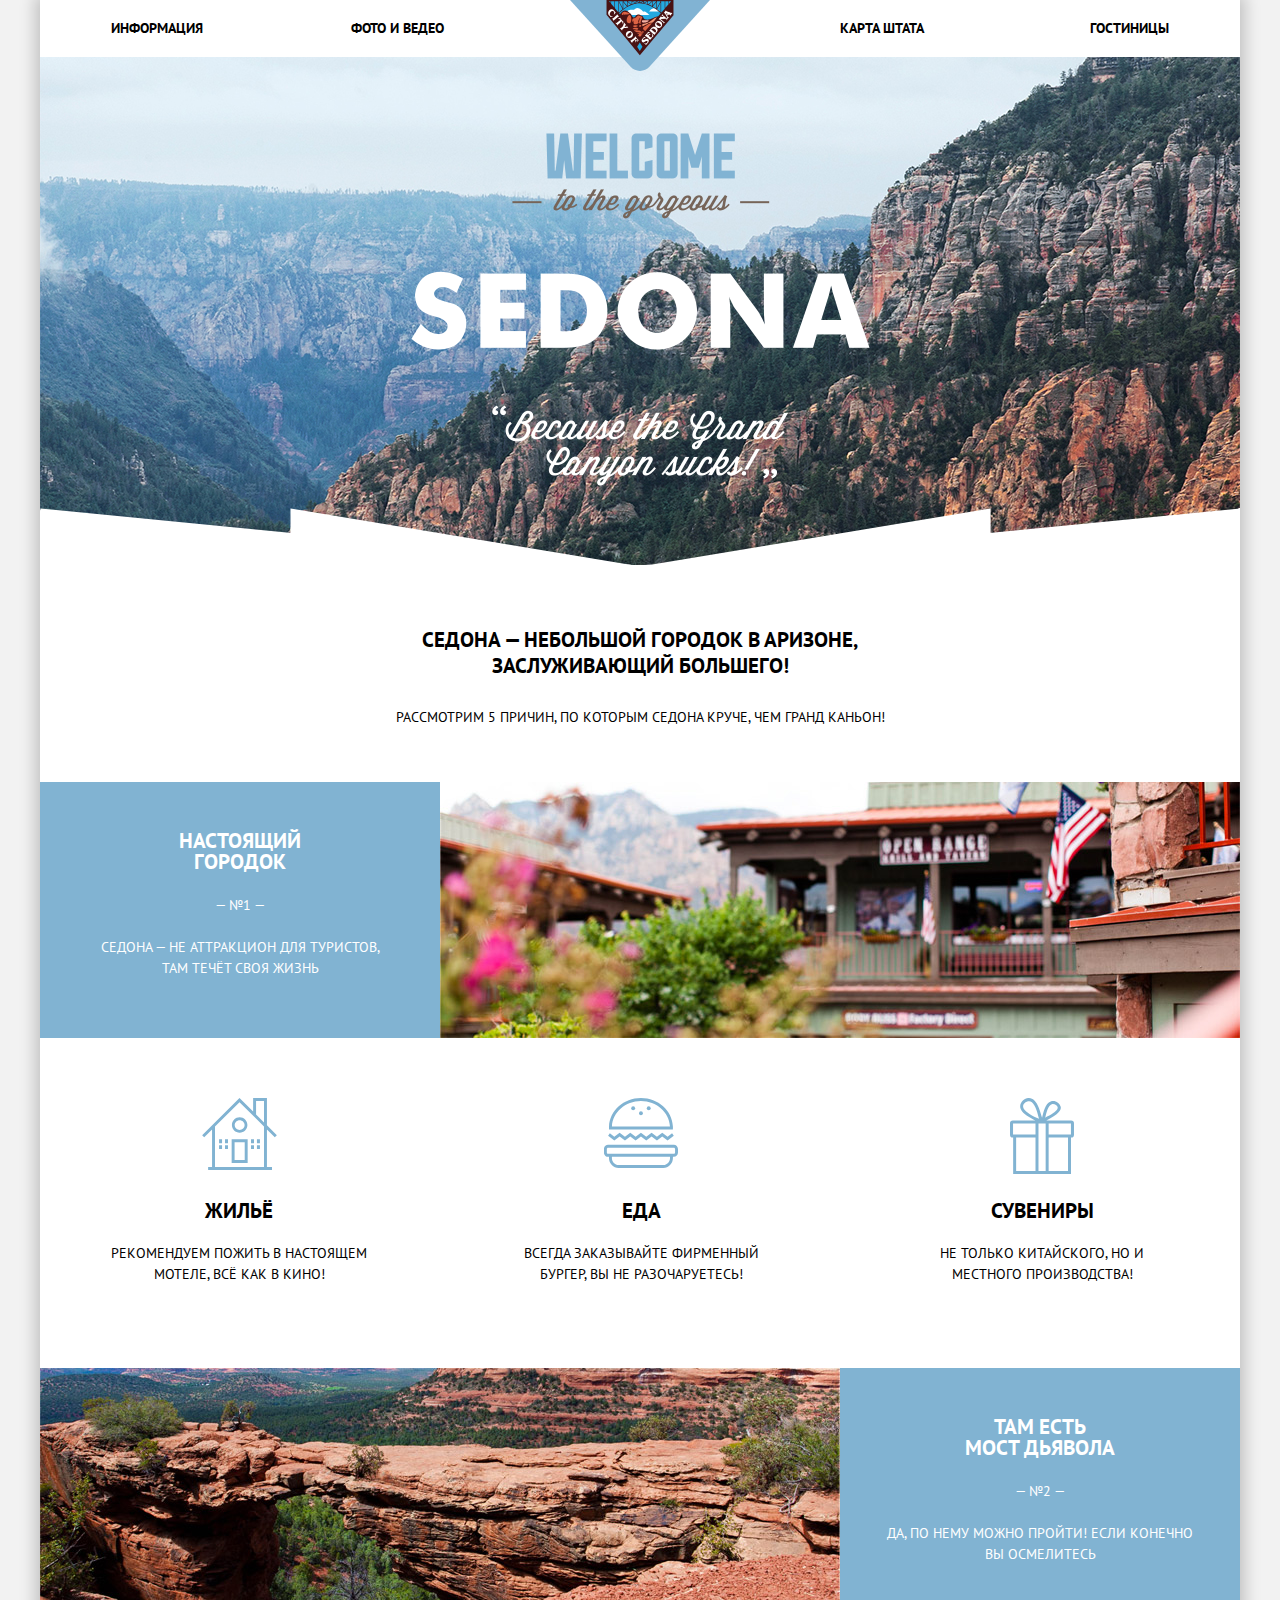
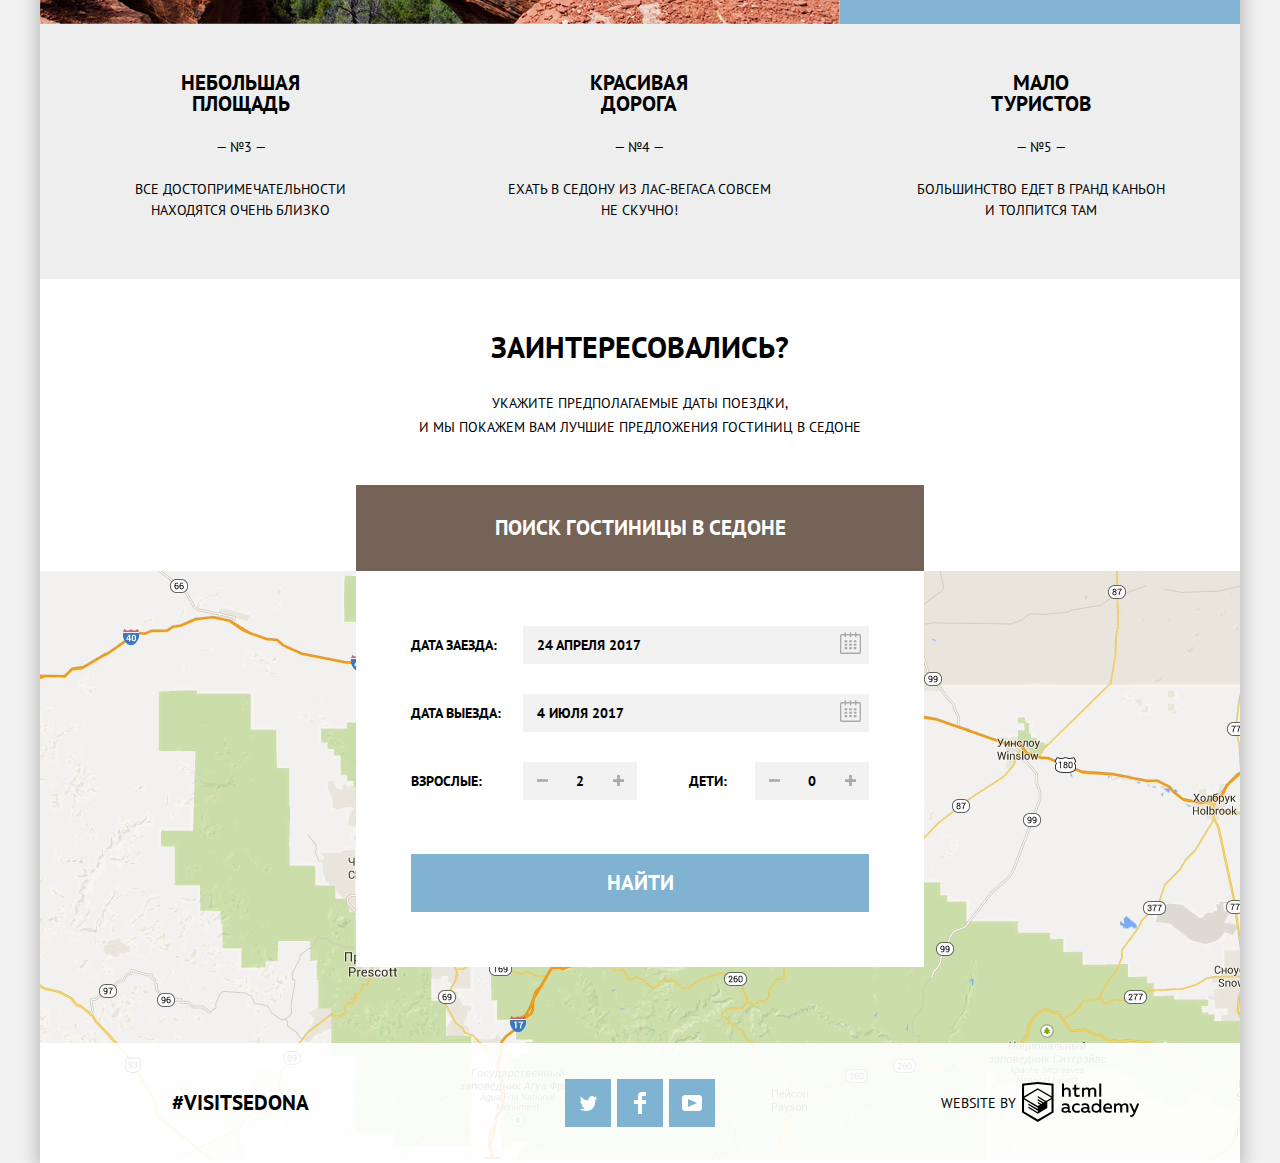
==== commit 24dd287f: "макет до перфекта" ====
--- a/index.html
+++ b/index.html
@@ -52,7 +52,7 @@
 				<div class="reasons-list">
 					<div class="reason-smart">
 						<div class="text-reason-smart"> 
-							<h2 class="reason-heading">Настоящий городок</h2>
+							<h2>Настоящий городок</h2>
 							<span class="number">— №1 —</span>
 							<p>Седона — не аттракцион для туристов, там течёт своя жизнь</p>
 						</div>
@@ -61,15 +61,15 @@
 						</div>
 						<ul class="extra-reasons">
 							<li class="extra-reason-item house">
-								<h2 class="reason-heading">Жильё</h2>
+								<h2>Жильё</h2>
 								<p class="reason-text">Рекомендуем пожить в настоящем мотеле, всё как в кино!</p>
 							</li>
 							<li class="extra-reason-item food">
-								<h2 class="reason-heading">Еда</h2>
+								<h2>Еда</h2>
 								<p class="reason-text">Всегда заказывайте фирменный бургер, вы не разочаруетесь!</p>
 							</li>
 							<li class="extra-reason-item gift">
-								<h2 class="reason-heading">Сувениры</h2>
+								<h2>Сувениры</h2>
 								<p class="reason-text">Не только китайского, но и местного производства!</p>
 							</li>
 						</ul>
@@ -79,7 +79,7 @@
 							<img src="img/photo-bridge.jpg" alt="Devil's Bridge">
 						</div>
 						<div class="text-reason-smart"> 
-							<h2 class="reason-heading">Там есть<br>Мост дьявола</h2>
+							<h2>Там есть<br>Мост дьявола</h2>
 							<span class="number">— №2 —</span>
 							<p>Да, по нему можно пройти! Если конечно вы осмелитесь</p>
 						</div>
@@ -104,7 +104,7 @@
 			<section class="wrapper">
 				<div class="form-search">
 					<h2 class="form-text-title">Заинтересовались?</h2>
-					<p>Укажите предполагаемые даты поездки,<br>и мы покажем вам лучшие предложения гостиниц в седоне</p>
+					<p class="form-text">Укажите предполагаемые даты поездки,<br>и мы покажем вам лучшие предложения гостиниц в седоне</p>
 					<button type="button" class="form-title">Поиск гостиницы в Седоне</button>
 					<form class="register-form" action="https://echo.htmlacademy.ru" method="post">
 						<p class="register-form-field">
@@ -172,5 +172,6 @@
 			</div>
 		</footer>
 	</div>
+<!--script type="text/javascript" src="js/script.js"></script-->
 </body>
 </html>
--- a/css/style.css
+++ b/css/style.css
@@ -10,7 +10,7 @@
 p  {
 	margin: 0;
 	font-size: 14px;
-	line-height: 24px;
+	line-height: 21px;
 }
 
 
@@ -154,7 +154,7 @@
 
 .main-info  {
 	text-align: center;
-	margin-bottom: 50px;
+	margin-bottom: 54px;
 }	
 
 
@@ -200,14 +200,22 @@
 	padding: 0;
 	padding-top: 48px;
 	padding-bottom: 58px;
+	padding-left: 73px;
+	padding-right: 72px;
+	box-sizing: border-box;
 	max-width: 400px;
 	background: #eeeeee;
 }
 
+
+.reason:nth-child(even)  {
+	padding-left: 63px;
+	padding-right: 65px;
+}
  
 .reason h2  {
 	margin: 0;
-	max-width: 40%;	
+	max-width: 50%;	
 	margin-right: auto;
 	margin-left: auto;
 }
@@ -236,13 +244,13 @@
 	-webkit-box-sizing: border-box;
 	box-sizing: border-box;
 	max-width: 400px;
-	padding-top: 50px;
+	padding-top: 48px;
 	padding-right: 60px;
 	padding-left: 60px;
 	min-height: 256px;
 	text-align: center;
 	font-size: 14px;
-	line-height: 14px;
+	line-height: 21px;
 }
 
 
@@ -265,8 +273,8 @@
 
 .number  {
 	display: block;
-	padding-top: 25px;
-	padding-bottom: 23px;
+	padding-top: 23px;
+	padding-bottom: 21px;
 }
 
 
@@ -274,11 +282,6 @@
 	margin: 0;
 	padding: 0;
 	max-height: 256px;
-}
-
-
-.reason-heading  {
-	padding-bottom: 2px;
 }
 
 
@@ -286,15 +289,15 @@
 	margin-right: 60px;
 	margin-left: 60px;
 	font-size: 14px;
-	line-height: 20px;
+	line-height: 21px;
+	padding-top: 4px;
 }
 
 .reason-text-grey   {
-	margin-right: 58px;
-	margin-left: 58px;
 	font-size: 14px;
-	line-height: 20px;
-}
+	line-height: 21px;
+}
+
 
 .extra-reasons   {
 	margin: 0;
@@ -324,7 +327,9 @@
 
 
 .extra-reason-item  {
-	padding-top: 146px;
+	margin: 0;
+	padding: 0;
+	padding-top: 145px;
 	min-width: 33%;
 }
 
@@ -343,15 +348,6 @@
 	background: url(../img/gift.svg) no-repeat center 60px;
 }
 
-
-.form-text-title  {
-	margin: 0;
-	font-size: 30px;
-	line-height: 36px;
-	font-weight: bold;
-	padding-top: 50px;
-	margin-bottom: 25px;	
-}
 
 
 .map  {
@@ -370,15 +366,21 @@
 
 
 .wrapper  {
-  width: 1200px;
-  margin: auto;
+	width: 1200px;
+	margin: auto;
+	z-index: 2;  
 }
 
 
 .form-search  {
-  position: relative;
-  text-align: center;
-  z-index: 2;	
+	position: relative;
+	text-align: center; 	
+}
+
+
+.form-text  {
+	font-size: 14px;
+	line-height: 24px;
 }
 
 
@@ -388,17 +390,7 @@
 	line-height: 36px;
 	font-weight: bold;
 	padding-top: 50px;
-	margin-bottom: 25px;	
-}
-
-
-.register-form  {
-	position: absolute;
-	left: 50%;
-	transform: translatex(-50%);
-	max-width: 458px;
-	background-color: #FFFFFF;
-	padding: 55px;	*/
+	margin-bottom: 26px;	
 }
 
 
@@ -415,7 +407,8 @@
 	padding-bottom: 30px;
 	margin-right: auto;
 	margin-left: auto;
-	margin-top: 47px;
+	margin-top: 46px;
+	z-index: 3;
 }
 
 
@@ -429,6 +422,53 @@
 	background-color: #503E32;
 	color: #918A84;
 }
+
+.register-form  {
+	position: absolute;
+	left: 50%;
+	transform: translatex(-50%);
+	max-width: 458px;
+	background-color: #FFFFFF;
+	padding: 55px;	
+	z-index: 1;
+}
+
+
+.register-form-hidden  {
+	animation: form-hidden;
+	animation-duration: 0s;
+	animation-fill-mode: forwards;
+}
+
+@keyframes form-hidden  {
+	0%{
+		transform: translate(-50%, 0%);
+		
+	}
+	100%{
+		transform: translate(-50%, -100%);
+		z-index: -1
+	}
+}
+
+.register-form-shown  {
+	animation: form-shown;
+	animation-duration: 1s;
+	animation-fill-mode: forwards;
+}
+
+
+@keyframes form-shown  {
+	0%{
+		transform: translate(-50%, -100%);
+		opacity: 0;
+	}
+	100%{
+		transform: translate(-50%, 0%);
+		opacity: 1;
+	}
+}
+
 
 
 .register-form-field  {
@@ -459,7 +499,7 @@
 .register-form-field label  {
 	text-align: left;
 	width: 112px;
-	
+	box-sizing: border-box;
 }
 
 
@@ -521,14 +561,15 @@
 }
 
 
-.kids  {
-	margin-left: 50px;
-	padding-right: 23px;;
+.register-form-field > .kids  {
+	box-sizing: border-box;
+	padding-left: 52px;
+	width: 118px;
 }
 
 
 .adults  {
-	padding-right: 37px;
+	padding-right: 41px;
 }
 
 
@@ -541,7 +582,7 @@
 	text-align: center;
 	font-size: 14px;
 	font-weight: bold;
-	text-transform: uppercase;
+	line-height: 26px;
 	background-color: #f2f2f2;
 	border: none;	
 }
@@ -573,6 +614,7 @@
 	background-color: #f2f2f2;
 	vertical-align: bottom;
 	margin-right: 0px;
+	margin-left: 0px;
 }
 
 
@@ -825,8 +867,8 @@
 	flex-wrap: nowrap;
 	list-style-type: none;
 	border-bottom: 	1px solid #E5E5E5;
-	padding-top: 30px;
-	padding-bottom: 26px;
+	padding-top: 28px;
+	padding-bottom: 27px;
 	padding-left: 72px;
 	padding-right: 72px;
 }
@@ -836,6 +878,7 @@
 	margin: 0;
 	padding: 0;
 	padding-right: 30px;
+	padding-top: 2px;
 }
 
 
@@ -1018,7 +1061,7 @@
 	-ms-flex-wrap: nowrap;
 	flex-wrap: nowrap;
 	padding-top: 27px;
-	padding-bottom: 27px;
+	padding-bottom: 3px;
 	padding-left: 72px;
 	padding-right: 72px;
 	background: url(../img/filter-background.jpg) no-repeat top;
@@ -1042,16 +1085,16 @@
 }
 
 .infrostructure  ul{
-	margin-top: 20px;
+	margin-top: 23px;
 	padding: 0;
 }
 
 .type  {
-	margin-left: 116px;
+	margin-left: 119px;
 }
 
 .type ul{
-	margin-top: 20px;
+	margin-top: 23px;
 	padding: 0;
 }
 
@@ -1061,7 +1104,7 @@
 	padding: 0;
 	list-style: none;
 	padding-left: 40px;
-	margin-bottom: 22px;
+	margin-bottom: 27px;
 }
 
 	
@@ -1097,6 +1140,7 @@
 	outline-style: solid;
 	cursor: pointer;
 	line-height: 24px;
+	margin-top: 8px;
 }
 
 
@@ -1111,7 +1155,7 @@
 
 
 .range {
-	width: 330px;
+	width: 318px;
 }
 
 
@@ -1125,7 +1169,7 @@
 
 .price-per-day  {
 	position: relative;
-	height: 36px;
+	height: 34px;
 	margin-bottom: 20px;
 	
 	border: 2px solid #ffffff;
@@ -1146,20 +1190,16 @@
 	transform: translate(-50%, -50%);
 }
 	
-	
-.price-per-day lable  {
-	display: inline-block;
-	font-size: 14px;
-	line-height: 38px;
-	vertical-align: top;
-	cursor: pointer;
-}
-
 
 .price-per-day .min-price,
 .price-per-day .max-price  {
 	width: 90px;
 	padding-left: 65px;
+	display: inline-block;
+	font-size: 14px;
+	line-height: 36px;
+	vertical-align: middle;
+	cursor: pointer;
 }
 
 
@@ -1256,10 +1296,11 @@
 	justify-content: stretch;
 	-ms-flex-wrap: nowrap;
 	flex-wrap: nowrap;
-	padding-top: 40px;
-	padding-bottom: 40px;
+	padding-top: 30px;
+	padding-bottom: 30px;
 	padding-left: 72px;
-	padding-right: 72px;	
+	padding-right: 72px;
+	border-bottom: 1px solid #E5E5E5;	
 }
 
 
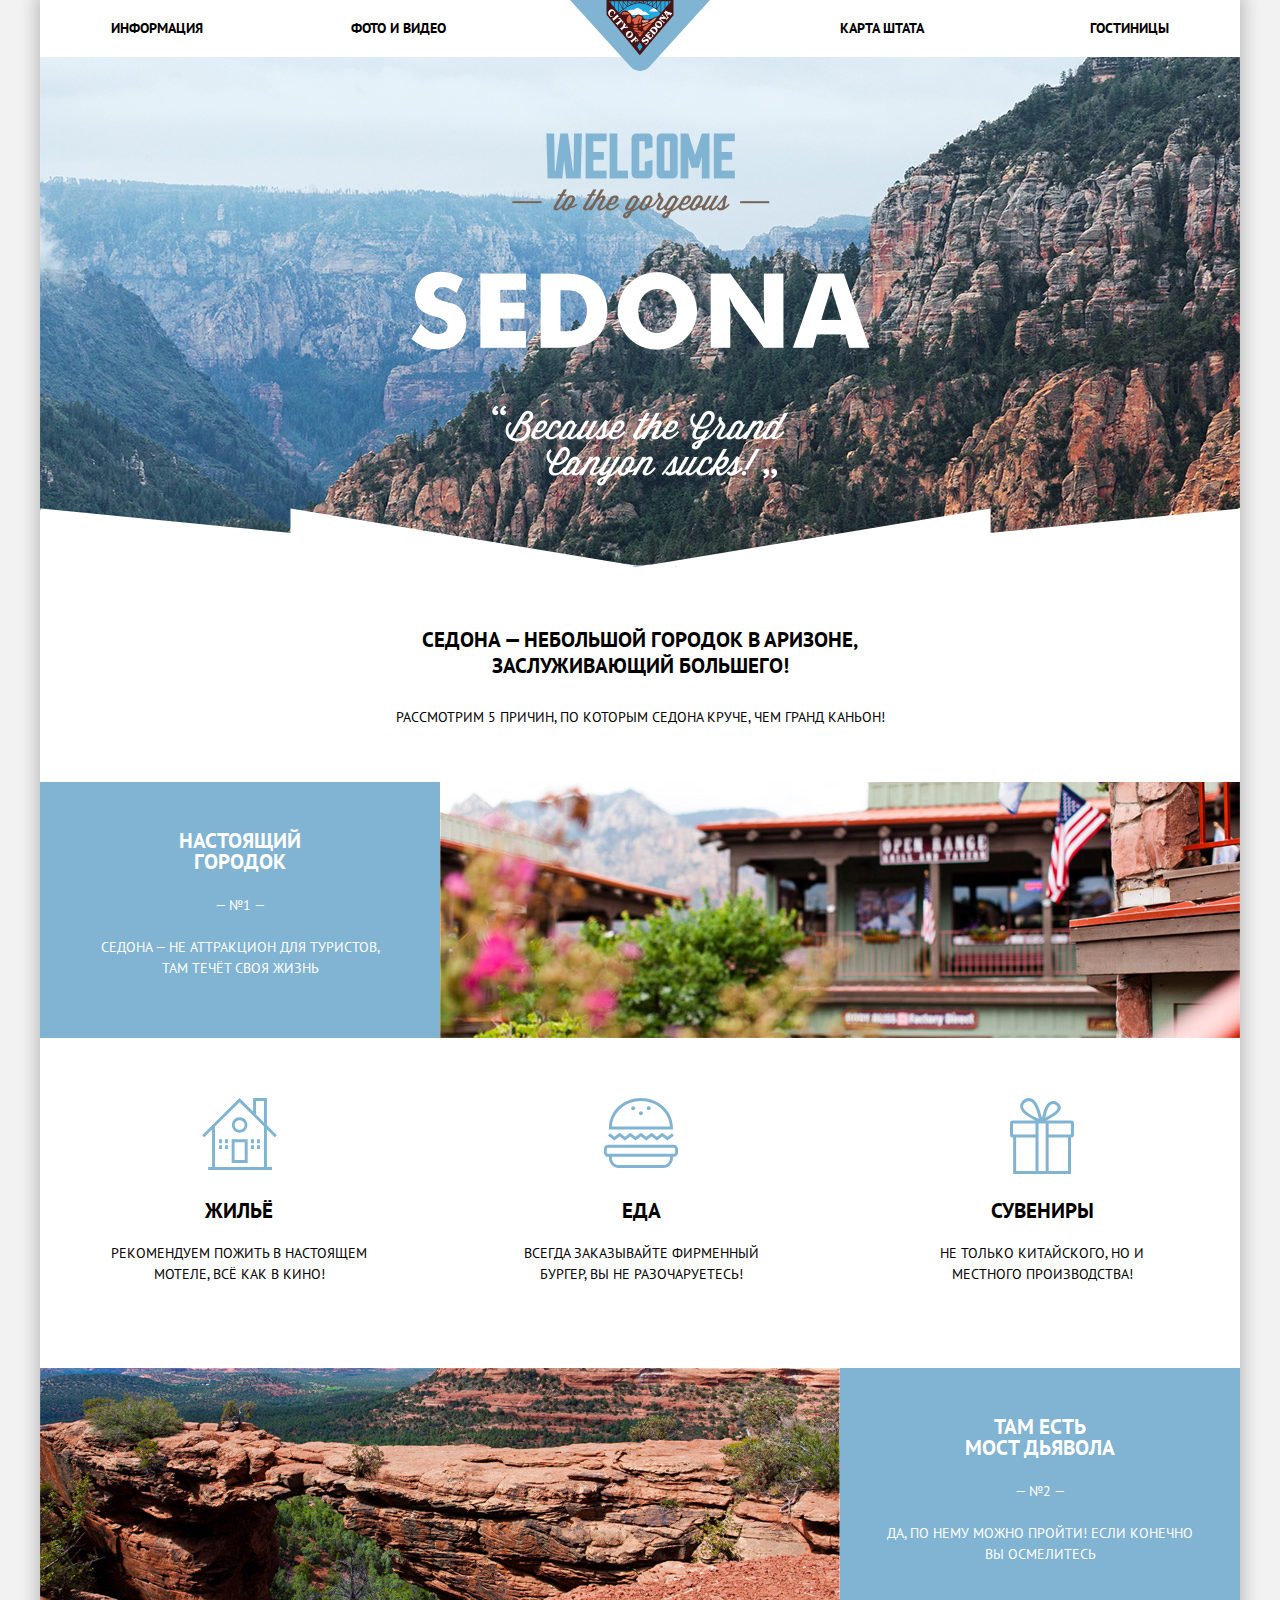
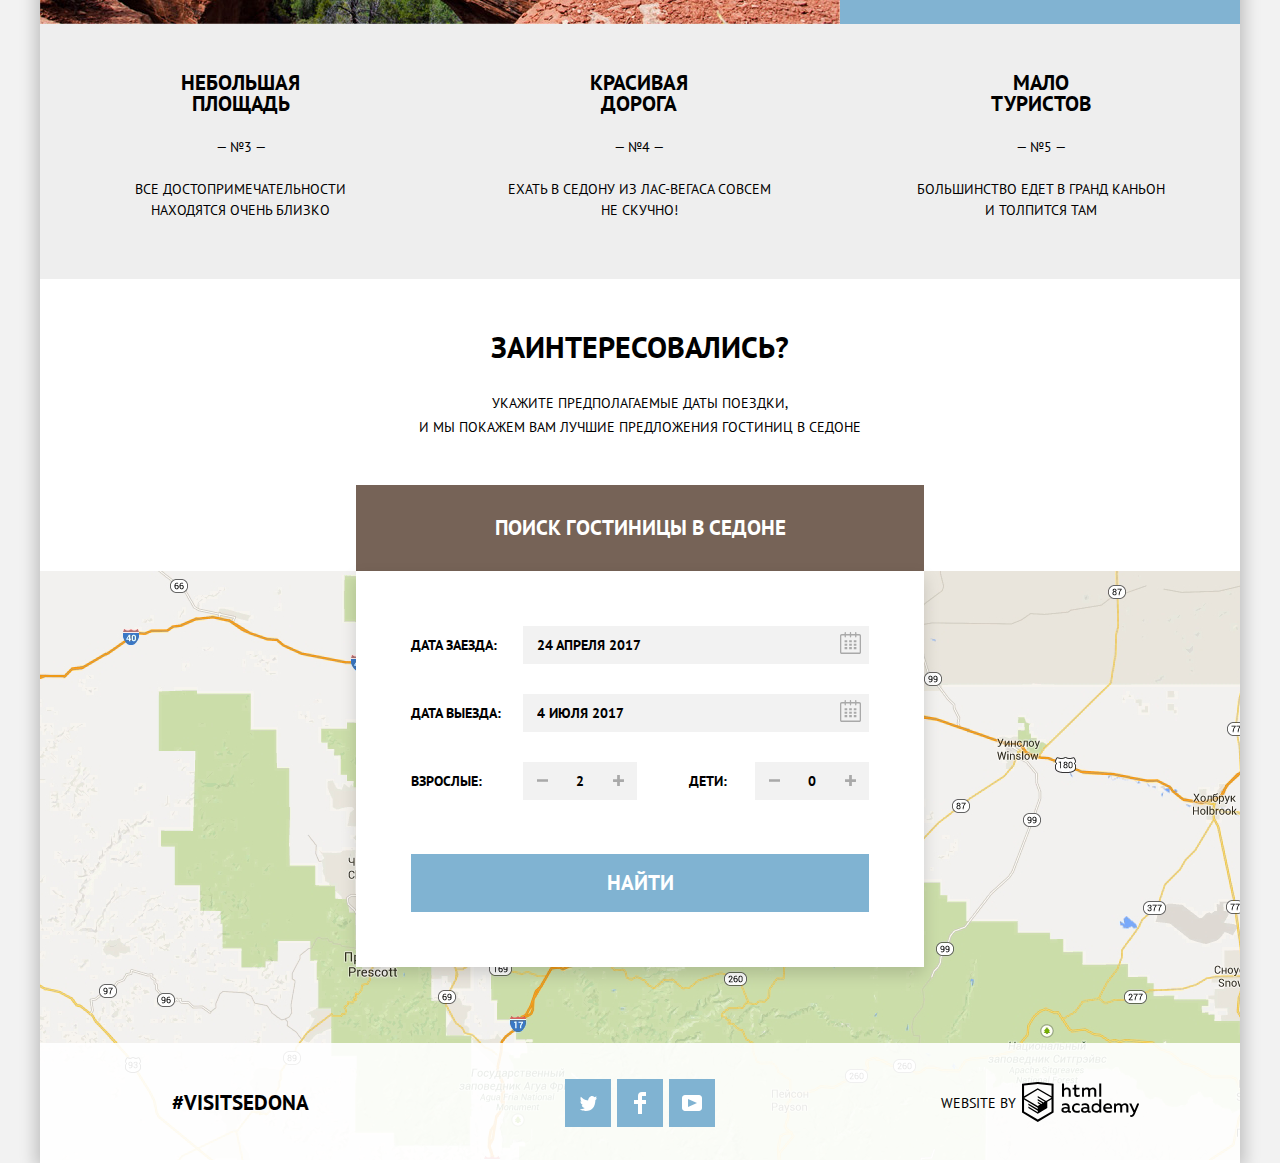
==== commit 3cd6cf63: "правки по защите" ====
--- a/index.html
+++ b/index.html
@@ -29,7 +29,7 @@
 						<a href="#">Информация</a>
 					</li>
 					<li class="menu-item">
-						<a href="#">Фото и ведео</a>
+						<a href="#">Фото и видео</a>
 					</li>
 					<li class="menu-item right-side">
 						<a href="#">Карта штата</a>
@@ -42,7 +42,7 @@
 		</header>
 		<main>
 			<section class="main-banner">
-				<img class="index-banner" src="img/welcome.png" alt="Welcome to Sedona">
+				<img class="index-banner" src="img/welcome.png" width="459" height="353" alt="Welcome to Sedona">
 			</section>
 			<section class="main-info">
 				<h2 class="info-title">Седона — небольшой городок в Аризоне, заслуживающий большего!</h2>
@@ -57,7 +57,7 @@
 							<p>Седона — не аттракцион для туристов, там течёт своя жизнь</p>
 						</div>
 						<div class="reason-smart-picture"> 
-							<img src="img/photo-city.jpg" alt="City of Sedona">
+							<img src="img/photo-city.jpg"  width="800" height="256" alt="City of Sedona">
 						</div>
 						<ul class="extra-reasons">
 							<li class="extra-reason-item house">
@@ -76,7 +76,7 @@
 					</div>
 					<div class="reason-smart">
 						<div class="reason-smart-picture"> 
-							<img src="img/photo-bridge.jpg" alt="Devil's Bridge">
+							<img src="img/photo-bridge.jpg" width="800" height="256" alt="Devil's Bridge" >
 						</div>
 						<div class="text-reason-smart"> 
 							<h2>Там есть<br>Мост дьявола</h2>
@@ -172,6 +172,6 @@
 			</div>
 		</footer>
 	</div>
-<!--script type="text/javascript" src="js/script.js"></script-->
+	<script type="text/javascript" src="js/min.script.js"></script>
 </body>
 </html>
--- a/css/style.css
+++ b/css/style.css
@@ -61,7 +61,7 @@
 }
 
 
-.menu-item   {
+.menu-item  {
 	margin: 0;
 	padding: 0;
 	list-style-type: none;
@@ -100,7 +100,7 @@
 
 
 .menu-item  a:hover,
-.menu-item  a:focus   {
+.menu-item  a:focus  {
 	color: #81b3d2;
 }
 
@@ -110,7 +110,7 @@
 }
 
 
-.logo-link   {
+.logo-link  {
 	width: 140px;
 	height: 71px;
 	text-decoration: none;
@@ -124,23 +124,23 @@
 }
 
 
-.main-banner   {
+.main-banner  {
 	position: relative;
 	display: block;
 	height: 510px;
 	border: none;
-	background: url(../img/background-photo.jpg) no-repeat top; 
+	background: url(../img/background-photo.jpg) no-repeat top #698FB4; 
 }
 
 
 .main-banner:after  {
 	content: "" ;
-    position: absolute;
-    bottom: 0;
-    background: url(../img/polygon.png) 0 0 no-repeat;
-    left: 0;
-    height: 59px;
-    width: 100%;
+	position: absolute;
+	bottom: 0;
+	background: url(../img/polygon.png) 0 0 no-repeat;
+	left: 0;
+	height: 59px;
+	width: 100%;
 }
 
 
@@ -171,7 +171,7 @@
 }
 
 
-.reasons-list   {
+.reasons-list  {
 	margin: 0;
 	padding: 0;
 	display: -webkit-box;
@@ -213,6 +213,7 @@
 	padding-right: 65px;
 }
  
+ 
 .reason h2  {
 	margin: 0;
 	max-width: 50%;	
@@ -285,7 +286,7 @@
 }
 
 
-.reason-text   {
+.reason-text  {
 	margin-right: 60px;
 	margin-left: 60px;
 	font-size: 14px;
@@ -293,13 +294,14 @@
 	padding-top: 4px;
 }
 
-.reason-text-grey   {
+
+.reason-text-grey  {
 	font-size: 14px;
 	line-height: 21px;
 }
 
 
-.extra-reasons   {
+.extra-reasons  {
 	margin: 0;
 	padding: 0;
 	display: -webkit-box;
@@ -325,7 +327,6 @@
 }
 
 
-
 .extra-reason-item  {
 	margin: 0;
 	padding: 0;
@@ -349,19 +350,18 @@
 }
 
 
-
 .map  {
 	position: relative;
 }
 
 
 .map iframe  {
-    background: #dfe7cd;
-    background-image: url(../img/map.png);
-    background-repeat: no-repeat;
-    width: 1200px;
-    height: 589px;
-    border: 0;
+   background: #dfe7cd;
+   background-image: url(../img/map.png);
+   background-repeat: no-repeat;
+   width: 1200px;
+   height: 589px;
+   border: 0;
 }
 
 
@@ -374,7 +374,7 @@
 
 .form-search  {
 	position: relative;
-	text-align: center; 	
+	text-align: center;	
 }
 
 
@@ -423,12 +423,15 @@
 	color: #918A84;
 }
 
+
 .register-form  {
 	position: absolute;
 	left: 50%;
 	transform: translatex(-50%);
 	max-width: 458px;
 	background-color: #FFFFFF;
+	-webkit-box-shadow: 0 7px 15px rgba(0, 1, 1, 0.15);
+	box-shadow: 0 7px 15px rgba(0, 1, 1, 0.15); 
 	padding: 55px;	
 	z-index: 1;
 }
@@ -439,6 +442,7 @@
 	animation-duration: 0s;
 	animation-fill-mode: forwards;
 }
+
 
 @keyframes form-hidden  {
 	0%{
@@ -451,9 +455,10 @@
 	}
 }
 
+
 .register-form-shown  {
 	animation: form-shown;
-	animation-duration: 1s;
+	animation-duration: 0.1s;
 	animation-fill-mode: forwards;
 }
 
@@ -462,13 +467,14 @@
 	0%{
 		transform: translate(-50%, -100%);
 		opacity: 0;
+		z-index: -1
 	}
 	100%{
 		transform: translate(-50%, 0%);
 		opacity: 1;
+		z-index: 1
 	}
 }
-
 
 
 .register-form-field  {
@@ -490,8 +496,8 @@
 	flex-wrap: nowrap;
 	margin: 0;
 	font-weight: bold;
-    font-size: 14px;
-    line-height: 24px;	
+	font-size: 14px;
+	line-height: 24px;	
 	padding-bottom: 30px;
 }
 
@@ -530,6 +536,7 @@
 	background-color: #FFFFFF;
 	border: 2px solid #E5E5E5;
 }
+
 	
 .calendar  {
 	position: absolute;
@@ -608,7 +615,7 @@
 .minus  {
 	margin: 0;
 	padding: 0;
-    border: none;
+	border: none;
 	width: 38px;
 	height: 38px;
 	background-color: #f2f2f2;
@@ -646,9 +653,9 @@
 
 
 ::-webkit-input-placeholder {color:#000000;}
-::-moz-placeholder          {color:#000000;}/* Firefox 19+ */
-:-moz-placeholder           {color:#000000;}/* Firefox 18- */
-:-ms-input-placeholder      {color:#000000;}
+::-moz-placeholder       {color:#000000;}/* Firefox 19+ */
+:-moz-placeholder        {color:#000000;}/* Firefox 18- */
+:-ms-input-placeholder    {color:#000000;}
 
 
 .index-button  {
@@ -708,6 +715,7 @@
 	padding-bottom: 36px;
 }
 
+
 .hashtag  {
 	min-width: 400px;
 	font-size: 21px;
@@ -755,27 +763,43 @@
 	display: block;
 	width: 46px;
 	height: 48px;
+	background-color: #80B3D2;
 }
 
 
 .twitter  {
 	background: url(../img/twitter.svg) no-repeat center;
-	background-color: #80B3D2;
-    
+	background-color: #80B3D2;   
+}
+
+
+.twitter:active  {
+	background: url(../img/twitter-active.svg) no-repeat center;
+	background-color: #5596BE;   
 }
 
 
 .facebook  {
 	background: url(../img/fb-icon.svg) no-repeat center;
 	background-color: #80B3D2;
-    
+}
+
+
+.facebook:active  {
+	background: url(../img/fb-icon-active.svg) no-repeat center;
+	background-color: #5596BE;
 }
 
 
 .youtube  {
 	background: url(../img/youtube.svg) no-repeat center;
-	background-color: #80B3D2;
-    
+	background-color: #80B3D2;  
+}
+
+
+.youtube:active  {
+	background: url(../img/youtube-active.svg) no-repeat center;
+	background-color: #5596BE;  
 }
 
 
@@ -786,9 +810,6 @@
 }
 
 
-.social-button:active  {
-	background-color: #5596BE;	
-}
 
 
 .visually-hidden  {
@@ -845,6 +866,7 @@
 
 
 /* Styles for inner.html*/
+
 
 .hotels-list  {
 	margin: 0;
@@ -904,10 +926,9 @@
 }
 
 
-.academy-logo a:active  {
-	color: #cacaca;
-}
-
+.hotel-name:active  {
+	color: #CECECE;
+}
 
 
 .hotel-info  {
@@ -945,7 +966,7 @@
 }
 
 
-.hotel-buttons   {
+.hotel-buttons  {
 	font-size: 14px;
 	font-weight: bold;
 }
@@ -961,7 +982,7 @@
 	padding-right: 16px;
 	padding-left: 16px;
 	text-align: center;
-    color: #FFFFFF;
+	color: #FFFFFF;
 	-webkit-box-sizing: border-box;
 	box-sizing: border-box;
 	min-width: 110px;
@@ -991,7 +1012,7 @@
 	padding-right: 16px;
 	padding-left: 16px;
 	text-align: center;
-    color: #FFFFFF;
+	color: #FFFFFF;
 }
 
 
@@ -1023,7 +1044,6 @@
 	padding-bottom: 8px;
 	padding-right: 13px;
 	padding-left: 13px;
-	
 }
 
 
@@ -1038,6 +1058,7 @@
 .one-star-icon  {
 	list-style: none;
 	display: inline-block;
+	vertical-align: baseline;
 	padding-left: 2px;
 	width: 17px;
 	height: 17px;
@@ -1046,6 +1067,7 @@
 
 
 /* Styles for filter*/
+
 
 .filter  {
 	display: -webkit-box;
@@ -1064,11 +1086,11 @@
 	padding-bottom: 3px;
 	padding-left: 72px;
 	padding-right: 72px;
-	background: url(../img/filter-background.jpg) no-repeat top;
+	background: url(../img/filter-background.jpg) no-repeat top #698FB4;
 	color: #ffffff;
-    font-size: 14px;
-    line-height: 21px;
-	}
+	font-size: 14px;
+	line-height: 21px;
+}
 	
 	
 fieldset  {
@@ -1084,19 +1106,23 @@
 	font-weight: bold;
 }
 
-.infrostructure  ul{
+
+.infrostructure  ul  {
 	margin-top: 23px;
 	padding: 0;
 }
+
 
 .type  {
 	margin-left: 119px;
 }
 
-.type ul{
+
+.type ul  {
 	margin-top: 23px;
 	padding: 0;
 }
+
 
 .filter-option  {
 	position: relative;
@@ -1121,6 +1147,7 @@
 	cursor: pointer;
 }
 
+
 .filter-input-checkbox:checked + label::before {
 	content: "";
 	position: absolute;
@@ -1135,12 +1162,15 @@
 }
 
 
-.filter-label:hover,
-.filter-label:focus  {
-	outline-style: solid;
-	cursor: pointer;
-	line-height: 24px;
-	margin-top: 8px;
+.filter-input-checkbox[type="checkbox"]:hover + label::before,
+.filter-input-checkbox[type="checkbox"]:focus + label::before { 
+	outline: thin solid; 
+	outline: 5px auto -webkit-focus-ring-color; 
+}
+
+
+.filter-input-checkbox[type="checkbox"]:disabled + label::before {
+	background: url(../img/checkbox-off-disabled.svg) no-repeat left;
 }
 
 
@@ -1154,7 +1184,7 @@
 }
 
 
-.range {
+.range  {
 	width: 318px;
 }
 
@@ -1171,7 +1201,6 @@
 	position: relative;
 	height: 34px;
 	margin-bottom: 20px;
-	
 	border: 2px solid #ffffff;
 	border-radius: 2px;	
 }
@@ -1203,7 +1232,7 @@
 }
 
 
-.price-per-day input   {
+.price-per-day input  {
 	width: 50px;
 	margin: 0;
 	color: inherit;
@@ -1225,7 +1254,7 @@
 }
 
 
-.range-controls .bar {
+.range-controls .bar  {
 	width: 80%;
 	height: 2px;
 	background: #ffffff;
@@ -1248,6 +1277,8 @@
 
 .range-toggle:hover  {
 	background: #1c4f80;
+	width: 6px;
+	height: 6px;
 }
 
 
@@ -1263,8 +1294,8 @@
 
 .filter-button  {
 	display: block;
-	margin: 0 auto;
-	padding: 6px 35px;
+	margin-left: 85px;
+	padding: 6px 34px;
 	font-size: 14px;
 	line-height: 20px;
 	color: #ffffff;
@@ -1306,9 +1337,9 @@
 
 .found  {
 	font-size: 21px;
-    font-weight: bold;
-    line-height: 26px;
-	padding-right: 50px;
+	font-weight: bold;
+	line-height: 26px;
+	padding-right: 48px;
 }
 
 
@@ -1383,7 +1414,7 @@
 
 .sort  {
 	text-decoration: none;
-    color: #dadada;
+	color: #dadada;
 	border-bottom: 1px dotted #81b3d2;
 }
 
@@ -1398,38 +1429,52 @@
 	color: #000000;
 	border: none;
 }
+
 
 .current,
 .current:hover,
 .current:focus,
 .current:active  {
 	text-decoration: none;
-    color: #81b3d2;
-	border: none;
-}
+	color: #81b3d2;
+	border: none;
+}
+ 
  
 .up-down  {
-	margin: 0;
-	padding: 0;
-	border: none;
-	width: 15px;
-	height: 15px;
+	position: relative;
+	margin: 0;
+	margin-left: 5px;
+	margin-top: 5px;
+	border: none;
+	width: 18px;
+	height: 18px;
 	background-color: transparent;
 	cursor: pointer;
-}
-
-  
+	font-size: 14px;
+	line-height: 14px;
+}
+
+ 
 .up-down svg  {
 	fill: #cccccc;
+	position: absolute;
+	top: 4px;
+	left: 4px;
+}
+
+
+.up-down  + .current svg  {
+	fill: #80B3D2;
 }
 
 
 .up-down svg:hover,
 .up-down svg:focus  {
+	fill: #000000;
+}
+
+
+.up-down svg:active  {
 	fill: #80B3D2;
-}
-
-
-.up-down svg:active  {
-	fill: #000000;
 }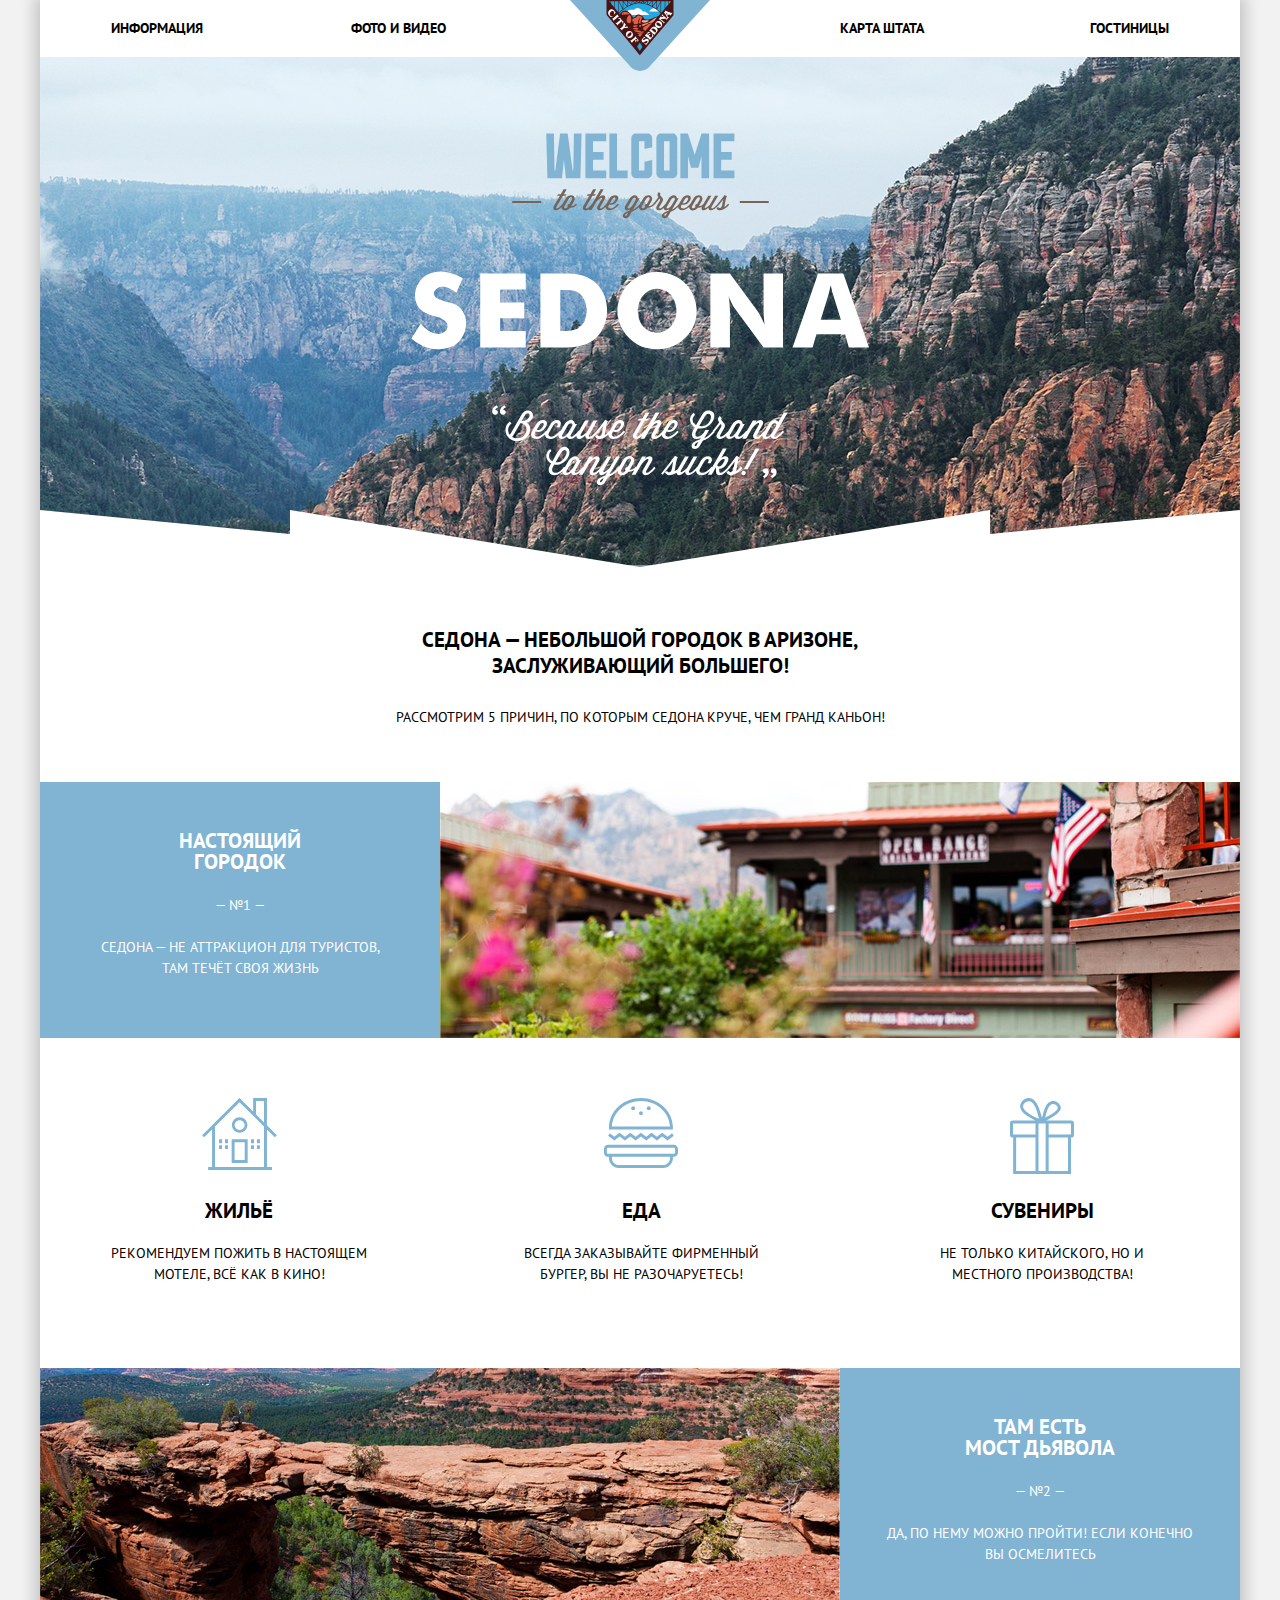
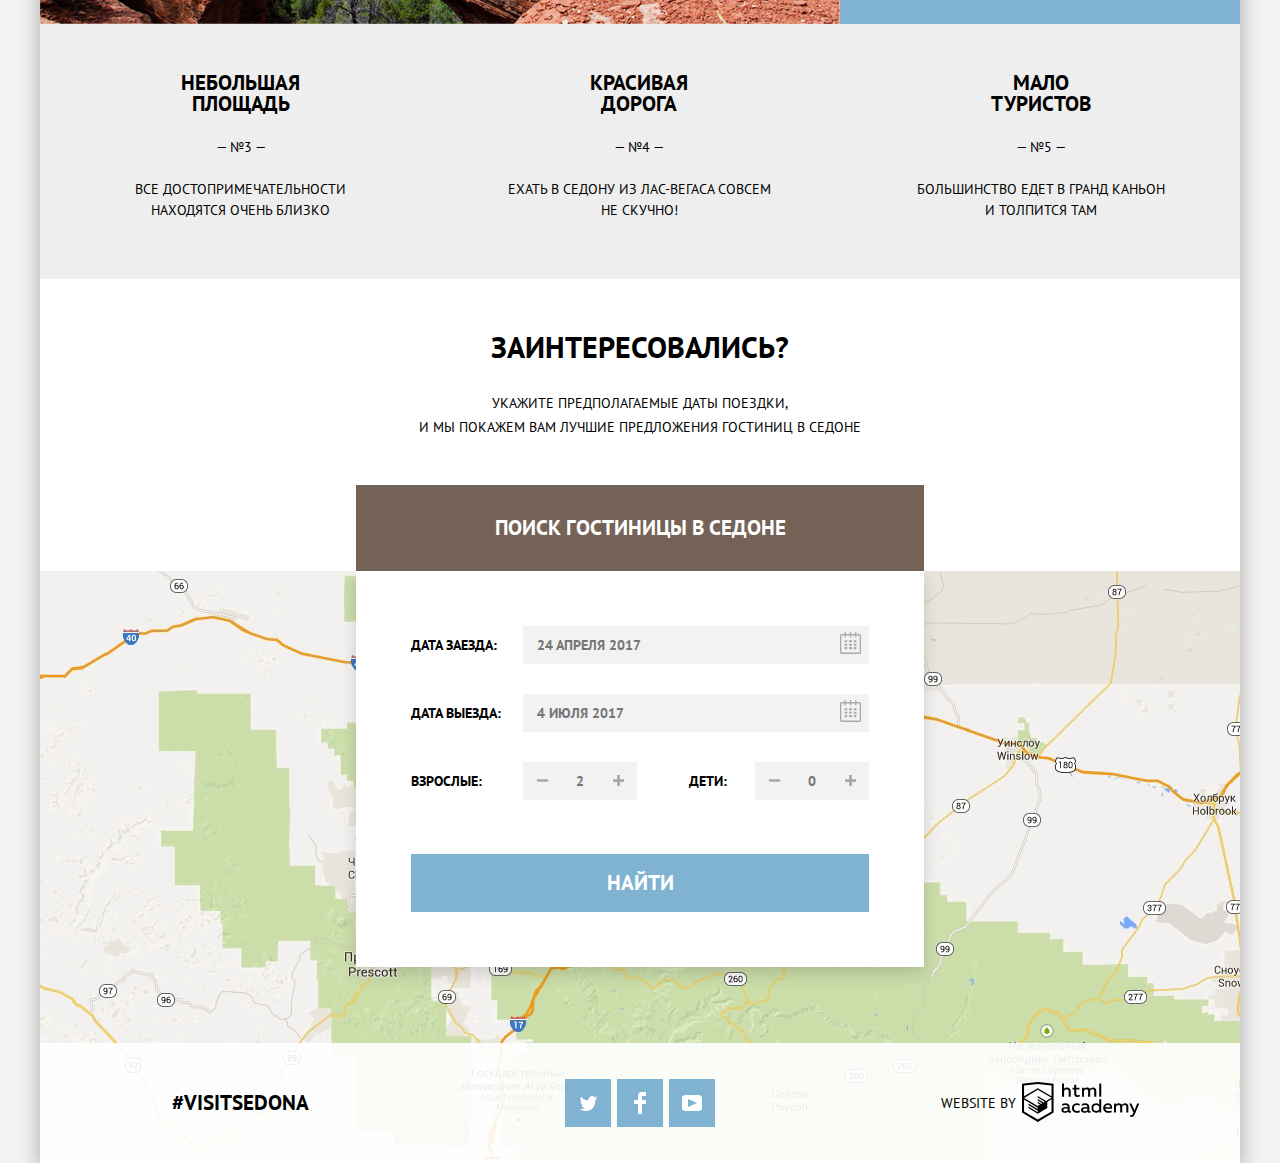
==== commit f7342bbf: "Png заменила на svg + единообразный код + описание интерактивных элементов" ====
--- a/index.html
+++ b/index.html
@@ -42,7 +42,7 @@
 		</header>
 		<main>
 			<section class="main-banner">
-				<img class="index-banner" src="img/welcome.png" width="459" height="353" alt="Welcome to Sedona">
+				<img class="index-banner" src="img/welcome.svg" width="459" height="353" alt="Welcome to Sedona">
 			</section>
 			<section class="main-info">
 				<h2 class="info-title">Седона — небольшой городок в Аризоне, заслуживающий большего!</h2>
@@ -123,20 +123,20 @@
 						</p>
 						<p class="register-form-field">
 							<label class="adults" for="adults">Взрослые:</label>
-							<button type="button" class="minus">
+							<button type="button" aria-label="Минус" class="minus">
 								<svg xmlns="http://www.w3.org/2000/svg" width="11" height="11" viewBox="0 0 22.354 22.354"><path data-original="#000000" class="active-path" d="M0 8.61h22.354v5.133H0z"></path></svg>
 							</button>
 							<input class="people-number" id="adults" type="text" pattern="[1-9]*" placeholder="2">
-							<button type="button" class="plus">
+							<button type="button" aria-label="Плюс" class="plus">
 								<svg xmlns="http://www.w3.org/2000/svg" width="11" height="11" viewBox="0 0 533.333 533.333">
 								<path d="M516.667 200H333.333V16.667C333.333 7.462 325.871 0 316.667 0h-100C207.462 0 200 7.462 200 16.667V200H16.667C7.462 200 0 207.462 0 216.667v100c0 9.204 7.462 16.666 16.667 16.666H200v183.334c0 9.204 7.462 16.666 16.667 16.666h100c9.204 0 16.667-7.462 16.667-16.666V333.333h183.333c9.204 0 16.667-7.462 16.667-16.666v-100c-.001-9.205-7.463-16.667-16.667-16.667z" data-original="#000000" class="active-path"></path></svg>
 							</button>
 							<label class="kids" for="children">Дети:</label>
-							<button type="button" class="minus">
+							<button type="button" aria-label="Минус" class="minus">
 								<svg xmlns="http://www.w3.org/2000/svg" width="11" height="11" viewBox="0 0 22.354 22.354"><path data-original="#000000" class="active-path" d="M0 8.61h22.354v5.133H0z"></path></svg>
 							</button>
 							<input class="people-number" id="children" type="text" pattern="[0-9]*" placeholder="0">
-							<button type="button" class="plus">
+							<button type="button" aria-label="Плюс" class="plus">
 								<svg xmlns="http://www.w3.org/2000/svg" width="11" height="11" viewBox="0 0 533.333 533.333">
 								<path d="M516.667 200H333.333V16.667C333.333 7.462 325.871 0 316.667 0h-100C207.462 0 200 7.462 200 16.667V200H16.667C7.462 200 0 207.462 0 216.667v100c0 9.204 7.462 16.666 16.667 16.666H200v183.334c0 9.204 7.462 16.666 16.667 16.666h100c9.204 0 16.667-7.462 16.667-16.666V333.333h183.333c9.204 0 16.667-7.462 16.667-16.666v-100c-.001-9.205-7.463-16.667-16.667-16.667z" data-original="#000000" class="active-path"></path></svg>
 							</button>
--- a/css/style.css
+++ b/css/style.css
@@ -115,7 +115,7 @@
 	height: 71px;
 	text-decoration: none;
 	position: absolute;
-	top: 0px;
+	top: 0;
 	left: 50%;
 	-webkit-transform: translateX(-50%);
 	-ms-transform: translateX(-50%);
@@ -134,10 +134,10 @@
 
 
 .main-banner:after  {
-	content: "" ;
+	content: '' ;
 	position: absolute;
-	bottom: 0;
-	background: url(../img/polygon.png) 0 0 no-repeat;
+	bottom: -2px;
+	background: url(../img/polygon.svg) 0 0 no-repeat;
 	left: 0;
 	height: 59px;
 	width: 100%;
@@ -603,7 +603,7 @@
 	height: 38px;
 	background-color: #f2f2f2;
 	vertical-align: bottom;
-	margin-left: 0px;
+	margin-left: 0;
 }
 
 
@@ -620,8 +620,8 @@
 	height: 38px;
 	background-color: #f2f2f2;
 	vertical-align: bottom;
-	margin-right: 0px;
-	margin-left: 0px;
+	margin-right: 0;
+	margin-left: 0;
 }
 
 
@@ -652,10 +652,12 @@
 }
 
 
-::-webkit-input-placeholder {color:#000000;}
-::-moz-placeholder       {color:#000000;}/* Firefox 19+ */
-:-moz-placeholder        {color:#000000;}/* Firefox 18- */
-:-ms-input-placeholder    {color:#000000;}
+placeholder  {
+	::-webkit-input-placeholder {color:#000000;}
+	::-moz-placeholder       {color:#000000;}/* Firefox 19+ */
+	:-moz-placeholder        {color:#000000;}/* Firefox 18- */
+	:-ms-input-placeholder    {color:#000000;}
+}
 
 
 .index-button  {
@@ -1135,10 +1137,10 @@
 
 	
 .filter-input-checkbox + label::before  {
-	content: "";
+	content: '';
 	position: absolute;
-	top: 0px;
-	left: 0px;
+	top: 0;
+	left: 0;
 	width: 24px;
 	height: 27px;
 	background: url(../img/checkbox-off.svg) no-repeat left;
@@ -1149,10 +1151,10 @@
 
 
 .filter-input-checkbox:checked + label::before {
-	content: "";
+	content: '';
 	position: absolute;
-	top: 0px;
-	left: 0px;
+	top: 0;
+	left: 0;
 	width: 24px;
 	height: 27px;
 	background: url(../img/checkbox-on.svg) no-repeat left;
@@ -1162,14 +1164,14 @@
 }
 
 
-.filter-input-checkbox[type="checkbox"]:hover + label::before,
-.filter-input-checkbox[type="checkbox"]:focus + label::before { 
+.filter-input-checkbox[type='checkbox']:hover + label::before,
+.filter-input-checkbox[type='checkbox']:focus + label::before { 
 	outline: thin solid; 
 	outline: 5px auto -webkit-focus-ring-color; 
 }
 
 
-.filter-input-checkbox[type="checkbox"]:disabled + label::before {
+.filter-input-checkbox[type='checkbox']:disabled + label::before {
 	background: url(../img/checkbox-off-disabled.svg) no-repeat left;
 }
 
@@ -1207,7 +1209,7 @@
 	
 	
 .price-per-day::after {
-	content: "";
+	content: '';
 	position: absolute;
 	top: 50%;
 	left: 50%;
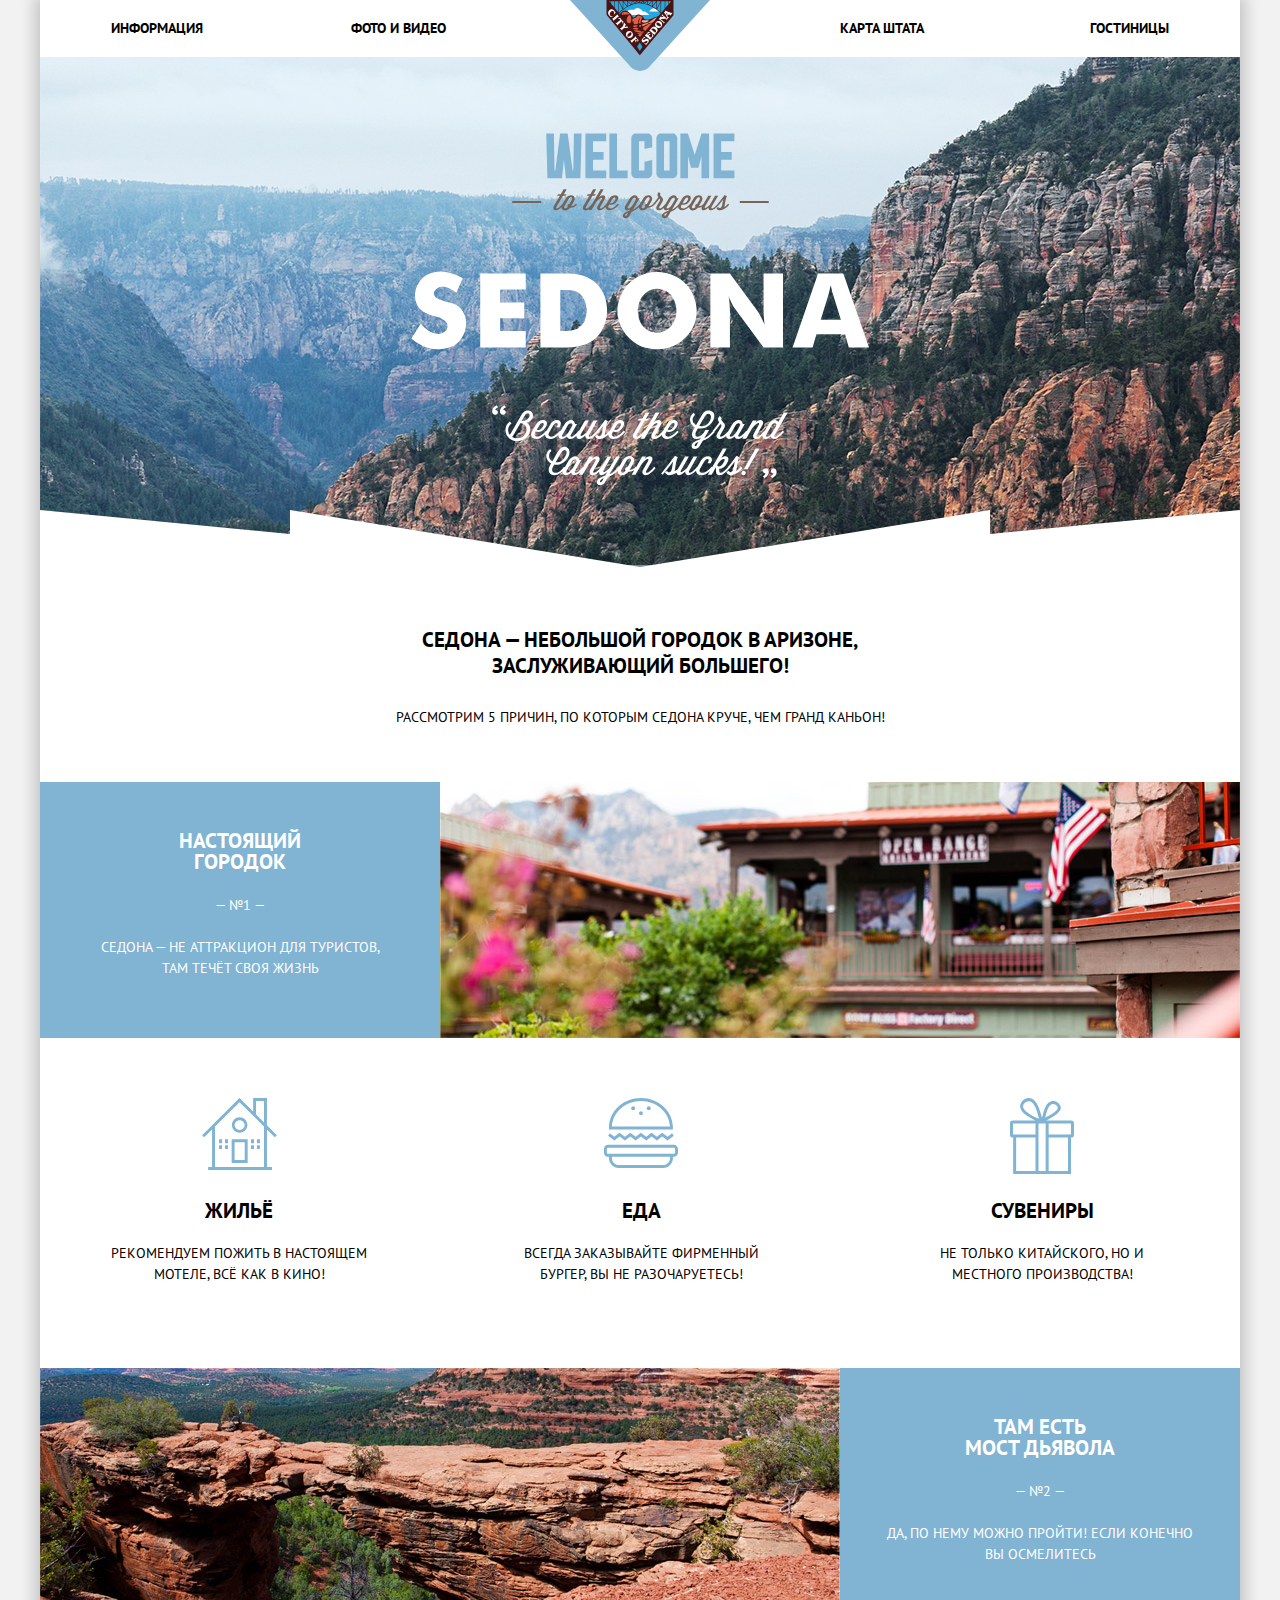
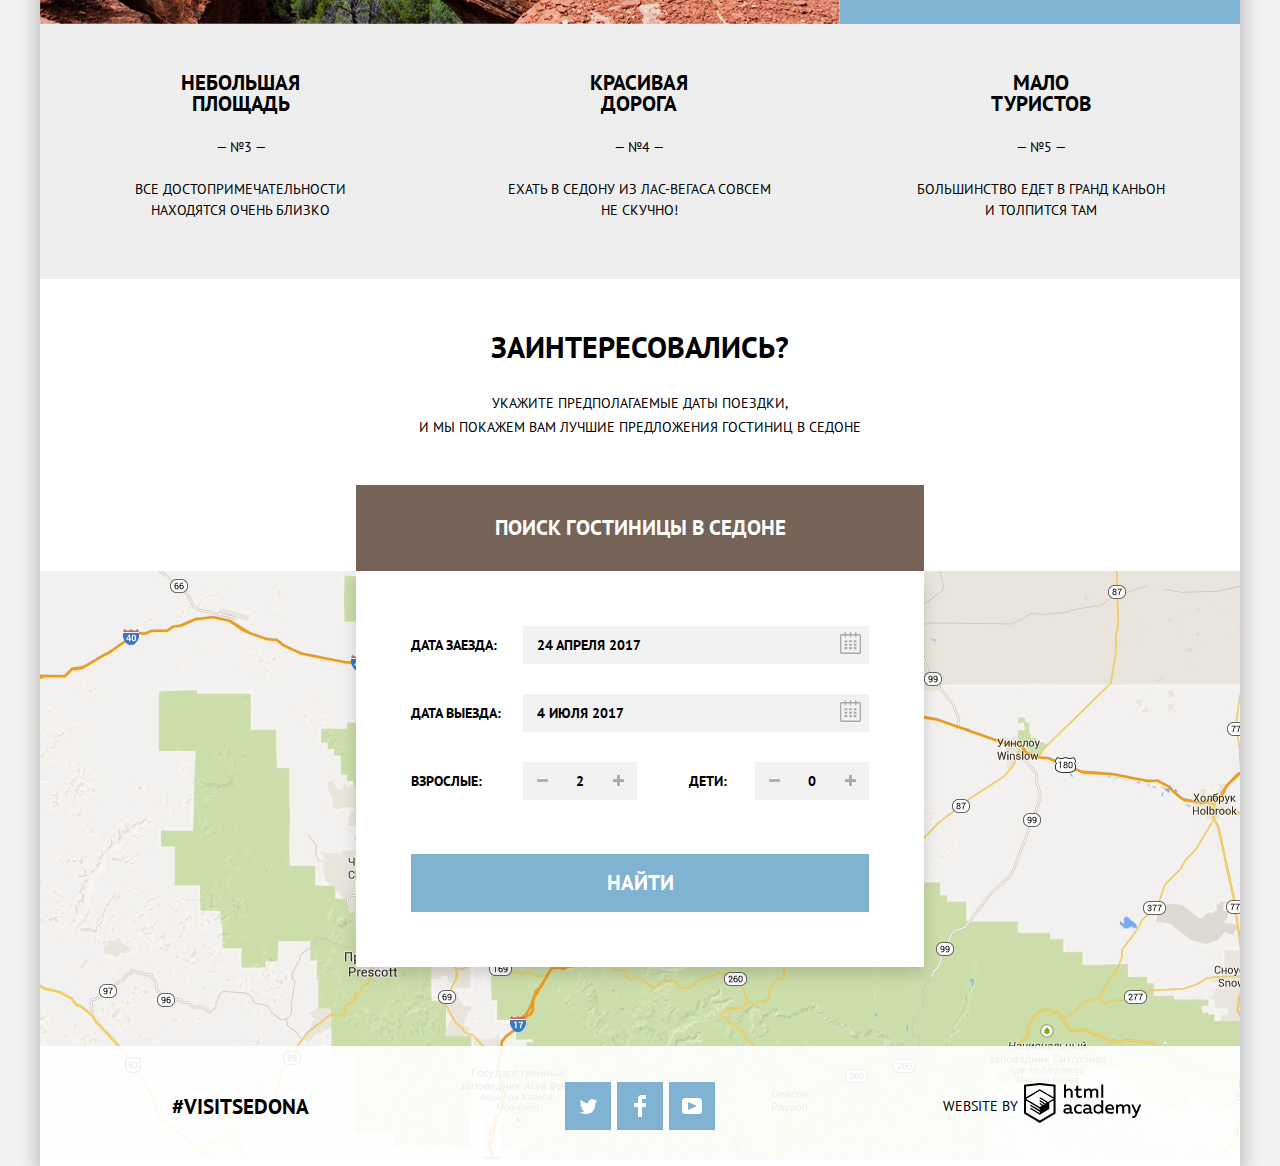
==== commit f6e81905: "переполнение контентом+глобальные стили исправила" ====
--- a/index.html
+++ b/index.html
@@ -4,8 +4,8 @@
     <meta charset="utf-8">
     <title>HTML Academy: Седона</title>
 		<link href="https://fonts.googleapis.com/css?family=PT+Sans:400,700" rel="stylesheet">
-		<link href="css/normalize.css" rel="stylesheet">
-		<link href="css/style.css" rel="stylesheet">
+		<link href="css/min.normalize.css" rel="stylesheet">
+		<link href="css/min.style.css" rel="stylesheet">
   </head>
 <body>
 	<div class="container">
@@ -51,13 +51,15 @@
 			<section class="features">
 				<div class="reasons-list">
 					<div class="reason-smart">
-						<div class="text-reason-smart"> 
-							<h2>Настоящий городок</h2>
-							<span class="number">— №1 —</span>
-							<p>Седона — не аттракцион для туристов, там течёт своя жизнь</p>
-						</div>
-						<div class="reason-smart-picture"> 
-							<img src="img/photo-city.jpg"  width="800" height="256" alt="City of Sedona">
+						<div class="smart-reason-row">
+							<div class="text-reason-smart"> 
+								<h2>Настоящий городок</h2>
+								<span class="number">— №1 —</span>
+								<p class="smart-text">Седона — не аттракцион для туристов, там течёт своя жизнь</p>
+							</div>
+							<div class="reason-smart-picture"> 
+								<img src="img/photo-city.jpg"  width="800" height="256" alt="City of Sedona">
+							</div>
 						</div>
 						<ul class="extra-reasons">
 							<li class="extra-reason-item house">
@@ -75,29 +77,33 @@
 						</ul>
 					</div>
 					<div class="reason-smart">
-						<div class="reason-smart-picture"> 
-							<img src="img/photo-bridge.jpg" width="800" height="256" alt="Devil's Bridge" >
-						</div>
-						<div class="text-reason-smart"> 
-							<h2>Там есть<br>Мост дьявола</h2>
-							<span class="number">— №2 —</span>
-							<p>Да, по нему можно пройти! Если конечно вы осмелитесь</p>
+						<div class="smart-reason-row">
+							<div class="reason-smart-picture"> 
+								<img src="img/photo-bridge.jpg" width="800" height="256" alt="Devil's Bridge" >
+							</div>
+							<div class="text-reason-smart"> 
+								<h2>Там есть<br>Мост дьявола</h2>
+								<span class="number">— №2 —</span>
+								<p class="smart-text">Да, по нему можно пройти! Если конечно вы осмелитесь</p>
+							</div>
 						</div>
 					</div>
-					<div class="reason">
-						<h2>Небольшая площадь</h2>
-						<span class="number">— №3 —</span>
-						<p class="reason-text-grey">Все достопримечательности находятся очень близко</p>
-					</div>
-					<div class="reason">
-						<h2>Красивая дорога</h2>
-						<span class="number">— №4 —</span>
-						<p class="reason-text-grey">Ехать в Седону из Лас-Вегаса совсем не скучно!</p>
-					</div>
-					<div class="reason">
-						<h2>Мало туристов</h2>
-						<span class="number">— №5 —</span>
-						<p class="reason-text-grey">Большинство едет в гранд каньон и толпится там</p>
+					<div class="reason-row">
+						<div class="reason">
+							<h2>Небольшая площадь</h2>
+							<span class="number">— №3 —</span>
+							<p class="reason-text-grey">Все достопримечательности находятся очень близко</p>
+						</div>
+						<div class="reason">
+							<h2>Красивая дорога</h2>
+							<span class="number">— №4 —</span>
+							<p class="reason-text-grey">Ехать в Седону из Лас-Вегаса совсем не скучно!</p>
+						</div>
+						<div class="reason">
+							<h2>Мало туристов</h2>
+							<span class="number">— №5 —</span>
+							<p class="reason-text-grey">Большинство едет в гранд каньон и толпится там</p>
+						</div>
 					</div>
 				</div>
 			</section>
--- a/css/min.style.css
+++ b/css/min.style.css
@@ -0,0 +1 @@
+body{margin:0;padding:0;font-family:'PT Sans',Arial,sans-serif;background-color:#F2F2F2;text-transform:uppercase;font-size:14px;line-height:21px}.container{position:relative;display:block;width:1200px;margin:auto;background:#FFF;height:auto;-webkit-box-shadow:0 0 15px 5px rgba(0,1,1,.2);box-shadow:0 0 15px 5px rgba(0,1,1,.2)}.main-header{position:relative;background-color:#FFF}.main-menu{margin:0;padding:0;display:-webkit-box;display:-ms-flexbox;display:flex;-webkit-box-orient:horizontal;-webkit-box-direction:normal;-ms-flex-direction:row;flex-direction:row;-ms-flex-wrap:nowrap;flex-wrap:nowrap;-webkit-box-pack:stretch;-ms-flex-pack:stretch;justify-content:stretch;-webkit-box-align:center;-ms-flex-align:center;align-items:center;height:57px;padding-left:71px;padding-right:71px}.menu-item{margin:0;padding:0;list-style-type:none;text-align:left;text-transform:uppercase;font-weight:700;font-size:14px;width:240px}.right-side{text-align:right;margin-left:auto}.right-side:last-child{margin-left:5px}.menu-item>.current-navigation,.menu-item>.current-navigation:hover,.menu-item>.current-navigation:focus,.menu-item>.current-navigation:active{text-decoration:none;color:#756357}.menu-item a{text-decoration:none;color:#000}.menu-item a:hover,.menu-item a:focus{color:#81b3d2}.menu-item a:active{color:#cacaca}.logo-link{width:140px;height:71px;text-decoration:none;position:absolute;top:0;left:50%;-webkit-transform:translateX(-50%);-ms-transform:translateX(-50%);transform:translateX(-50%);z-index:1}.main-banner{position:relative;display:block;height:510px;border:none;background:url(../img/background-photo.jpg) no-repeat top #698FB4}.main-banner:after{content:'';position:absolute;bottom:-2px;background:url(../img/polygon.svg) 0 0 no-repeat;left:0;height:59px;width:100%}.index-banner{display:block;margin-right:auto;margin-left:auto;padding-top:76px}.main-info{text-align:center;margin-bottom:54px}.info-title{margin:0;font-size:21px;font-weight:700;line-height:26px;margin-top:60px;margin-bottom:28px;margin-right:auto;margin-left:auto;max-width:440px}.reasons-list{margin:0;padding:0;display:-webkit-box;display:-ms-flexbox;display:flex;-webkit-box-orient:horizontal;-webkit-box-direction:normal;-ms-flex-direction:row;flex-direction:row;-ms-flex-wrap:wrap;flex-wrap:wrap;-webkit-box-pack:stretch;-ms-flex-pack:stretch;justify-content:stretch;-webkit-box-align:center;-ms-flex-align:center;align-items:center;text-align:center;font-size:14px;line-height:21px}.reason{margin:0;padding:0;padding-top:48px;padding-bottom:58px;padding-left:73px;padding-right:72px;-webkit-box-sizing:border-box;box-sizing:border-box;max-width:400px}.reason:nth-child(even){padding-left:63px;padding-right:65px}.reason h2{margin:0;max-width:50%;margin-right:auto;margin-left:auto}.reason-smart{display:-webkit-box;display:-ms-flexbox;display:flex;-webkit-box-orient:horizontal;-webkit-box-direction:normal;-ms-flex-direction:row;flex-direction:row;-ms-flex-wrap:wrap;flex-wrap:wrap;-webkit-box-pack:justify;-ms-flex-pack:justify;justify-content:space-between}.smart-reason-row{background-color:#81b3d2;display:-webkit-box;display:-ms-flexbox;display:flex;-webkit-box-pack:stretch;-ms-flex-pack:stretch;justify-content:stretch}.reason-row{background-color:#eee;display:-webkit-box;display:-ms-flexbox;display:flex;-webkit-box-pack:stretch;-ms-flex-pack:stretch;justify-content:stretch}.text-reason-smart{color:#FFF;text-align:center;-webkit-box-sizing:border-box;box-sizing:border-box;max-width:400px;padding-top:48px;padding-bottom:10px;padding-right:60px;padding-left:60px;min-height:256px;text-align:center;font-size:14px;line-height:21px}.smart-text{margin:0;font-size:14px;line-height:21px}.text-reason-smart:last-child{padding-right:40px;padding-left:40px}.text-reason-smart h2{margin:0;font-size:21px;font-weight:700;line-height:21px;max-width:55%;margin-right:auto;margin-left:auto}.number{display:block;padding-top:23px;padding-bottom:21px}.reason-smart-picture{margin:0;padding:0;max-height:256px}.reason-text{margin-right:60px;margin-left:60px;font-size:14px;line-height:21px;padding-top:4px}.reason-text-grey{margin:0;font-size:14px;line-height:21px}.extra-reasons{margin:0;padding:0;display:-webkit-box;display:-ms-flexbox;display:flex;-webkit-box-orient:horizontal;-webkit-box-direction:normal;-ms-flex-direction:row;flex-direction:row;-ms-flex-wrap:nowrap;flex-wrap:nowrap;-webkit-box-pack:stretch;-ms-flex-pack:stretch;justify-content:stretch;-webkit-box-align:baseline;-ms-flex-align:baseline;align-items:baseline;list-style:none;background-color:#FFF;color:#000;text-align:center;min-height:330px}.extra-reason-item{margin:0;padding:0;padding-top:145px;margin-bottom:10px;min-width:33%}.house{background:url(../img/house.svg) no-repeat center 60px}.food{background:url(../img/food.svg) no-repeat center 60px}.gift{background:url(../img/gift.svg) no-repeat center 60px}.map{position:relative}.map iframe{background:#dfe7cd;background-image:url(../img/map.png);background-repeat:no-repeat;width:1200px;height:589px;border:0}.wrapper{width:1200px;margin:auto;z-index:2}.form-search{position:relative;text-align:center}.form-text{margin:0;font-size:14px;line-height:24px}.form-text-title{margin:0;font-size:30px;line-height:36px;font-weight:700;padding-top:50px;margin-bottom:26px}.form-title{min-width:568px;color:#FFF;border:none;background-color:#766357;font-size:21px;font-weight:700;line-height:26px;text-transform:uppercase;padding-top:30px;padding-bottom:30px;margin-right:auto;margin-left:auto;margin-top:46px;z-index:3}.form-title:hover,.form-title:focus{background-color:#604E44}.form-title:active{background-color:#503E32;color:#918A84}.register-form{position:absolute;left:50%;-webkit-transform:translatex(-50%);-ms-transform:translatex(-50%);transform:translatex(-50%);max-width:458px;background-color:#FFF;-webkit-box-shadow:0 7px 15px rgba(0,1,1,.15);box-shadow:0 7px 15px rgba(0,1,1,.15);padding:55px;z-index:1}.register-form-hidden{-webkit-animation:form-hidden;animation:form-hidden;-webkit-animation-duration:0s;animation-duration:0s;-webkit-animation-fill-mode:forwards;animation-fill-mode:forwards}@-webkit-keyframes form-hidden{0%{-webkit-transform:translate(-50%,0%);transform:translate(-50%,0%)}100%{-webkit-transform:translate(-50%,-100%);transform:translate(-50%,-100%);z-index:-1}}@keyframes form-hidden{0%{-webkit-transform:translate(-50%,0%);transform:translate(-50%,0%)}100%{-webkit-transform:translate(-50%,-100%);transform:translate(-50%,-100%);z-index:-1}}.register-form-shown{-webkit-animation:form-shown;animation:form-shown;-webkit-animation-duration:0.1s;animation-duration:0.1s;-webkit-animation-fill-mode:forwards;animation-fill-mode:forwards}@-webkit-keyframes form-shown{0%{-webkit-transform:translate(-50%,-100%);transform:translate(-50%,-100%);opacity:0;z-index:-1}100%{-webkit-transform:translate(-50%,0%);transform:translate(-50%,0%);opacity:1;z-index:1}}@keyframes form-shown{0%{-webkit-transform:translate(-50%,-100%);transform:translate(-50%,-100%);opacity:0;z-index:-1}100%{-webkit-transform:translate(-50%,0%);transform:translate(-50%,0%);opacity:1;z-index:1}}.register-form-field{position:relative;display:-webkit-box;display:-ms-flexbox;display:flex;-webkit-box-orient:horizontal;-webkit-box-direction:normal;-ms-flex-direction:row;flex-direction:row;-webkit-box-pack:end;-ms-flex-pack:end;justify-content:flex-end;-webkit-box-align:center;-ms-flex-align:center;align-items:center;-ms-flex-wrap:nowrap;flex-wrap:nowrap;margin:0;font-weight:700;font-size:14px;line-height:24px;padding-bottom:30px}.register-form-field label{text-align:left;width:112px;-webkit-box-sizing:border-box;box-sizing:border-box}.date{margin:0;padding:0;border:none;-webkit-box-sizing:border-box;box-sizing:border-box;min-width:346px;min-height:38px;background-color:#f2f2f2;border:none;text-align:left;font-size:14px;font-weight:700;text-transform:uppercase;padding-left:14px}.date:hover{background-color:#EBEBEB}.date:focus{background-color:#FFF;border:2px solid #E5E5E5}.calendar{position:absolute;top:0;right:0;margin:0;padding:0;border:none;width:38px;height:38px;background-color:transparent;cursor:pointer}.calendar svg{fill:#a9a9a9}.calendar svg:hover,.calendar svg:focus{fill:#000}.calendar svg:active{fill:#81b3d2}.register-form-field>.kids{-webkit-box-sizing:border-box;box-sizing:border-box;padding-left:52px;width:118px}.adults{padding-right:41px}.people-number{margin:0;padding:0;border:none;max-width:38px;height:38px;text-align:center;font-size:14px;font-weight:700;line-height:26px;background-color:#f2f2f2;border:none}.plus{margin:0;padding:0;border:none;width:38px;height:38px;background-color:#f2f2f2;vertical-align:bottom;margin-left:0}.plus svg{fill:#a9a9a9}.minus{margin:0;padding:0;border:none;width:38px;height:38px;background-color:#f2f2f2;vertical-align:bottom;margin-right:0;margin-left:0}.minus svg{fill:#a9a9a9}.plus:hover svg,.plus:focus svg{fill:#000}.plus:active svg{fill:#81b3d2}.minus:hover svg,.minus:focus svg{fill:#000}.minus:active svg{fill:#81b3d2}.register-form-field input::-webkit-input-placeholder{color:#000}.register-form-field input::-moz-placeholder{color:#000;opacity:1}.register-form-field input:-moz-placeholder{color:#000;opacity:1}.register-form-field input::-ms-input-placeholder{color:#000}.index-button{color:#FFF;background-color:#80B3D2;border:none;width:458px;height:58px;font-size:21px;line-height:26px;text-transform:uppercase;font-weight:700;margin-top:24px}.index-button:hover,.index-button:focus{background-color:#669EBF}.index-button:active{background-color:#5596BE;color:#94B9D3}.footer-index{position:absolute;bottom:0;width:1200px;background-color:rgba(255,255,255,.9)}.main-footer{text-align:center;display:-webkit-box;display:-ms-flexbox;display:flex;-webkit-box-orient:horizontal;-webkit-box-direction:normal;-ms-flex-direction:row;flex-direction:row;-ms-flex-wrap:nowrap;flex-wrap:nowrap;-webkit-box-pack:justify;-ms-flex-pack:justify;justify-content:space-between;-webkit-box-align:center;-ms-flex-align:center;align-items:center;-ms-flex-line-pack:center;align-content:center;padding-top:36px;padding-bottom:36px}.hashtag{min-width:400px;font-size:21px;font-weight:700}.social ul{margin:0;padding:0;display:-webkit-box;display:-ms-flexbox;display:flex;-webkit-box-orient:horizontal;-webkit-box-direction:normal;-ms-flex-direction:row;flex-direction:row;-ms-flex-wrap:nowrap;flex-wrap:nowrap;-webkit-box-pack:center;-ms-flex-pack:center;justify-content:center;-webkit-box-align:center;-ms-flex-align:center;align-items:center;-ms-flex-line-pack:center;align-content:center}.social-icons{margin:0;padding:0;list-style-type:none;margin-right:6px}.social-icons:last-child{margin-right:0}.social-button{display:block;width:46px;height:48px;background-color:#80B3D2}.twitter{background:url(../img/twitter.svg) no-repeat center;background-color:#80B3D2}.twitter:active{background:url(../img/twitter-active.svg) no-repeat center;background-color:#5596BE}.facebook{background:url(../img/fb-icon.svg) no-repeat center;background-color:#80B3D2}.facebook:active{background:url(../img/fb-icon-active.svg) no-repeat center;background-color:#5596BE}.youtube{background:url(../img/youtube.svg) no-repeat center;background-color:#80B3D2}.youtube:active{background:url(../img/youtube-active.svg) no-repeat center;background-color:#5596BE}.social-button:hover,.social-button:focus{background-color:#669EBF}.visually-hidden{position:absolute;clip:rect(0 0 0 0);width:1px;height:1px;margin:-1px}.developer-text{display:-webkit-box;display:-ms-flexbox;display:flex;-webkit-box-orient:horizontal;-webkit-box-direction:normal;-ms-flex-direction:row;flex-direction:row;-webkit-box-pack:center;-ms-flex-pack:center;justify-content:center;-webkit-box-align:center;-ms-flex-align:center;align-items:center;min-width:400px;font-size:14px}.developer-text span{margin-right:6px;padding:0}.academy-logo{text-decoration:none;color:#000;width:113px}.academy-logo:hover,.academy-logo:focus{fill:#81b3d2;color:#81b3d2}.academy-logo:active{fill:#cacaca;color:#cacaca}.hotels-list{margin:0;padding:0}.hotel-item{display:-webkit-box;display:-ms-flexbox;display:flex;-webkit-box-orient:horizontal;-webkit-box-direction:normal;-ms-flex-direction:row;flex-direction:row;-webkit-box-pack:start;-ms-flex-pack:start;justify-content:flex-start;-ms-flex-wrap:nowrap;flex-wrap:nowrap;list-style-type:none;border-bottom:1px solid #E5E5E5;padding-top:29px;padding-bottom:24px;padding-left:72px;padding-right:72px}.hotel-img{margin:0;padding:0;padding-right:30px;padding-top:2px}.hotel-text{max-width:60%}.hotel-item h2{margin:0;padding:0;font-size:21px;font-weight:700;line-height:18px;margin-bottom:10px}.hotel-name{text-decoration:none;color:#000}.hotel-name:hover,.hotel-name:focus{color:#81b3d2}.hotel-name:active{color:#CECECE}.hotel-info{display:-webkit-box;display:-ms-flexbox;display:flex;-webkit-box-orient:horizontal;-webkit-box-direction:normal;-ms-flex-direction:row;flex-direction:row;-webkit-box-pack:start;-ms-flex-pack:start;justify-content:flex-start;-ms-flex-wrap:nowrap;flex-wrap:nowrap;-webkit-box-align:center;-ms-flex-align:center;align-items:center;margin:0;padding:0;margin-bottom:19px;font-size:14px}.hotel-type{min-width:110px;padding:0}.hotel-price{min-width:110px;padding:0;padding-left:6px}.hotel-buttons{font-size:14px;line-height:20px;font-weight:700}.button-info{margin:0;padding:0;background-color:#80B3D2;border:none;padding-top:5px;padding-bottom:5px;padding-right:16px;padding-left:16px;text-align:center;text-decoration:none;color:#FFF;-webkit-box-sizing:border-box;box-sizing:border-box;min-width:110px;margin-right:4px}.button-info:hover,.button-info:focus{background-color:#669EBF}.button-info a:active{background-color:#5596BE;color:#94B9D3}.button-booking{margin:0;padding:0;background-color:#766357;border:none;padding-top:5px;padding-bottom:5px;padding-right:16px;padding-left:16px;text-align:center;text-decoration:none;color:#FFF}.button-booking:hover,.button-booking:focus{background-color:#604E44}.button-booking:active{background-color:#503E32;color:#918A84}.rating{margin-left:auto;text-align:right}.rating-info{font-size:14px;line-height:10px;background-color:#F2F2F2;text-align:center;padding-top:8px;padding-bottom:8px;padding-right:13px;padding-left:13px}.stars{margin:0;padding:0;line-height:17px;margin-bottom:44px}.one-star-icon{list-style:none;display:inline-block;vertical-align:baseline;padding-left:2px;width:17px;height:17px;background:url(../img/star.svg) no-repeat center}.filter{display:-webkit-box;display:-ms-flexbox;display:flex;-webkit-box-orient:horizontal;-webkit-box-direction:normal;-ms-flex-direction:row;flex-direction:row;-webkit-box-pack:start;-ms-flex-pack:start;justify-content:flex-start;-ms-flex-wrap:nowrap;flex-wrap:nowrap;padding-top:27px;padding-bottom:3px;padding-left:72px;padding-right:72px;background:url(../img/filter-background.jpg) no-repeat top #698FB4;color:#fff;font-size:14px;line-height:21px}.filter-column{margin:0;padding:0;border:none}.filter-column-title{font-size:16px;line-height:21px;font-weight:700}.infrostructure ul{margin-top:23px;padding:0}.type{margin-left:119px}.type ul{margin-top:23px;padding:0}.filter-option{position:relative;margin:0;padding:0;list-style:none;padding-left:40px;margin-bottom:27px}.filter-input-checkbox + label::before{content:'';position:absolute;top:0;left:0;width:24px;height:27px;background:url(../img/checkbox-off.svg) no-repeat left;width:24px;height:24px;cursor:pointer}.filter-input-checkbox:checked + label::before{content:'';position:absolute;top:0;left:0;width:24px;height:27px;background:url(../img/checkbox-on.svg) no-repeat left;width:24px;height:24px;cursor:pointer}.filter-input-checkbox[type='checkbox']:hover + label::before,.filter-input-checkbox[type='checkbox']:focus + label::before{outline:thin solid;outline:5px auto -webkit-focus-ring-color}.filter-input-checkbox[type='checkbox']:disabled + label::before{background:url(../img/checkbox-off-disabled.svg) no-repeat left}.filter-input-checkbox:active{background:url(../img/checkbox-on.svg) no-repeat left}.price{margin-left:auto}.range{width:318px}.filter-price-per-day{margin-bottom:9px;font-weight:700;font-size:16px;line-height:21px}.price-per-day{position:relative;height:34px;margin-bottom:20px;border:2px solid #fff;border-radius:2px}.price-per-day::after{content:'';position:absolute;top:50%;left:50%;width:2px;height:22px;background:#fff;-webkit-transform:translate(-50%,-50%);-ms-transform:translate(-50%,-50%);transform:translate(-50%,-50%)}.price-per-day .min-price,.price-per-day .max-price{width:90px;padding-left:65px;display:inline-block;font-size:14px;line-height:36px;vertical-align:middle;cursor:pointer}.price-per-day input{width:50px;margin:0;color:inherit;background:none;border:none}.range-controls{position:relative;margin-bottom:32px}.range-controls .scale{height:2px;background:rgba(255,255,255,.3)}.range-controls .bar{width:80%;height:2px;background:#fff}.range-toggle{position:absolute;top:-9px;width:4px;height:4px;background:#ababab;border:8px solid #fff;border-radius:50%;-webkit-box-shadow:0 2px 1px 0 rgba(0,1,1,.2);box-shadow:0 2px 1px 0 rgba(0,1,1,.2);cursor:pointer}.range-toggle:hover{background:#1c4f80;width:6px;height:6px}.range-toggle-min{left:0}.range-toggle-max{left:80%}.filter-button{display:block;margin-left:85px;padding:6px 34px;font-size:14px;line-height:20px;color:#fff;text-transform:uppercase;background:transparent;border:2px solid #fff;border-radius:2px;cursor:pointer}.filter-button:hover,.filter-button:focus{color:#000;background:#fff}.filter-results{display:-webkit-box;display:-ms-flexbox;display:flex;-webkit-box-orient:horizontal;-webkit-box-direction:normal;-ms-flex-direction:row;flex-direction:row;-webkit-box-pack:stretch;-ms-flex-pack:stretch;justify-content:stretch;-ms-flex-wrap:nowrap;flex-wrap:nowrap;padding-top:30px;padding-bottom:30px;padding-left:72px;padding-right:72px;border-bottom:1px solid #E5E5E5}.found{font-size:21px;font-weight:700;line-height:26px;padding-right:48px}.sort-by{display:-webkit-box;display:-ms-flexbox;display:flex;-webkit-box-orient:horizontal;-webkit-box-direction:normal;-ms-flex-direction:row;flex-direction:row;-webkit-box-align:end;-ms-flex-align:end;align-items:flex-end}.sort-by h3{margin:0;padding:0;font-size:12px;line-height:21px;font-weight:400;padding-right:40px}.sort-by ul{margin:0;padding:0;display:-webkit-box;display:-ms-flexbox;display:flex;-webkit-box-orient:horizontal;-webkit-box-direction:normal;-ms-flex-direction:row;flex-direction:row;-webkit-box-pack:start;-ms-flex-pack:start;justify-content:flex-start;-webkit-box-align:baseline;-ms-flex-align:baseline;align-items:baseline;font-size:12px}.sort-by-item{margin:0;padding:0;list-style:none;font-size:12px;line-height:21px;padding-right:33px}.sorting-buttons{display:-webkit-box;display:-ms-flexbox;display:flex;-webkit-box-orient:horizontal;-webkit-box-direction:normal;-ms-flex-direction:row;flex-direction:row;-webkit-box-pack:end;-ms-flex-pack:end;justify-content:flex-end;margin-left:auto}.sort{text-decoration:none;color:#dadada;border-bottom:1px dotted #81b3d2}.sort:hover,.sort:focus{color:#81b3d2}.sort:active{color:#000;border:none}.current,.current:hover,.current:focus,.current:active{text-decoration:none;color:#81b3d2;border:none}.up-down{position:relative;margin:0;margin-left:5px;margin-top:5px;border:none;width:18px;height:18px;background-color:transparent;cursor:pointer;font-size:14px;line-height:14px}.up-down svg{fill:#ccc;position:absolute;top:4px;left:4px}.up-down + .current svg{fill:#80B3D2}.up-down svg:hover,.up-down svg:focus{fill:#000}.up-down svg:active{fill:#80B3D2}